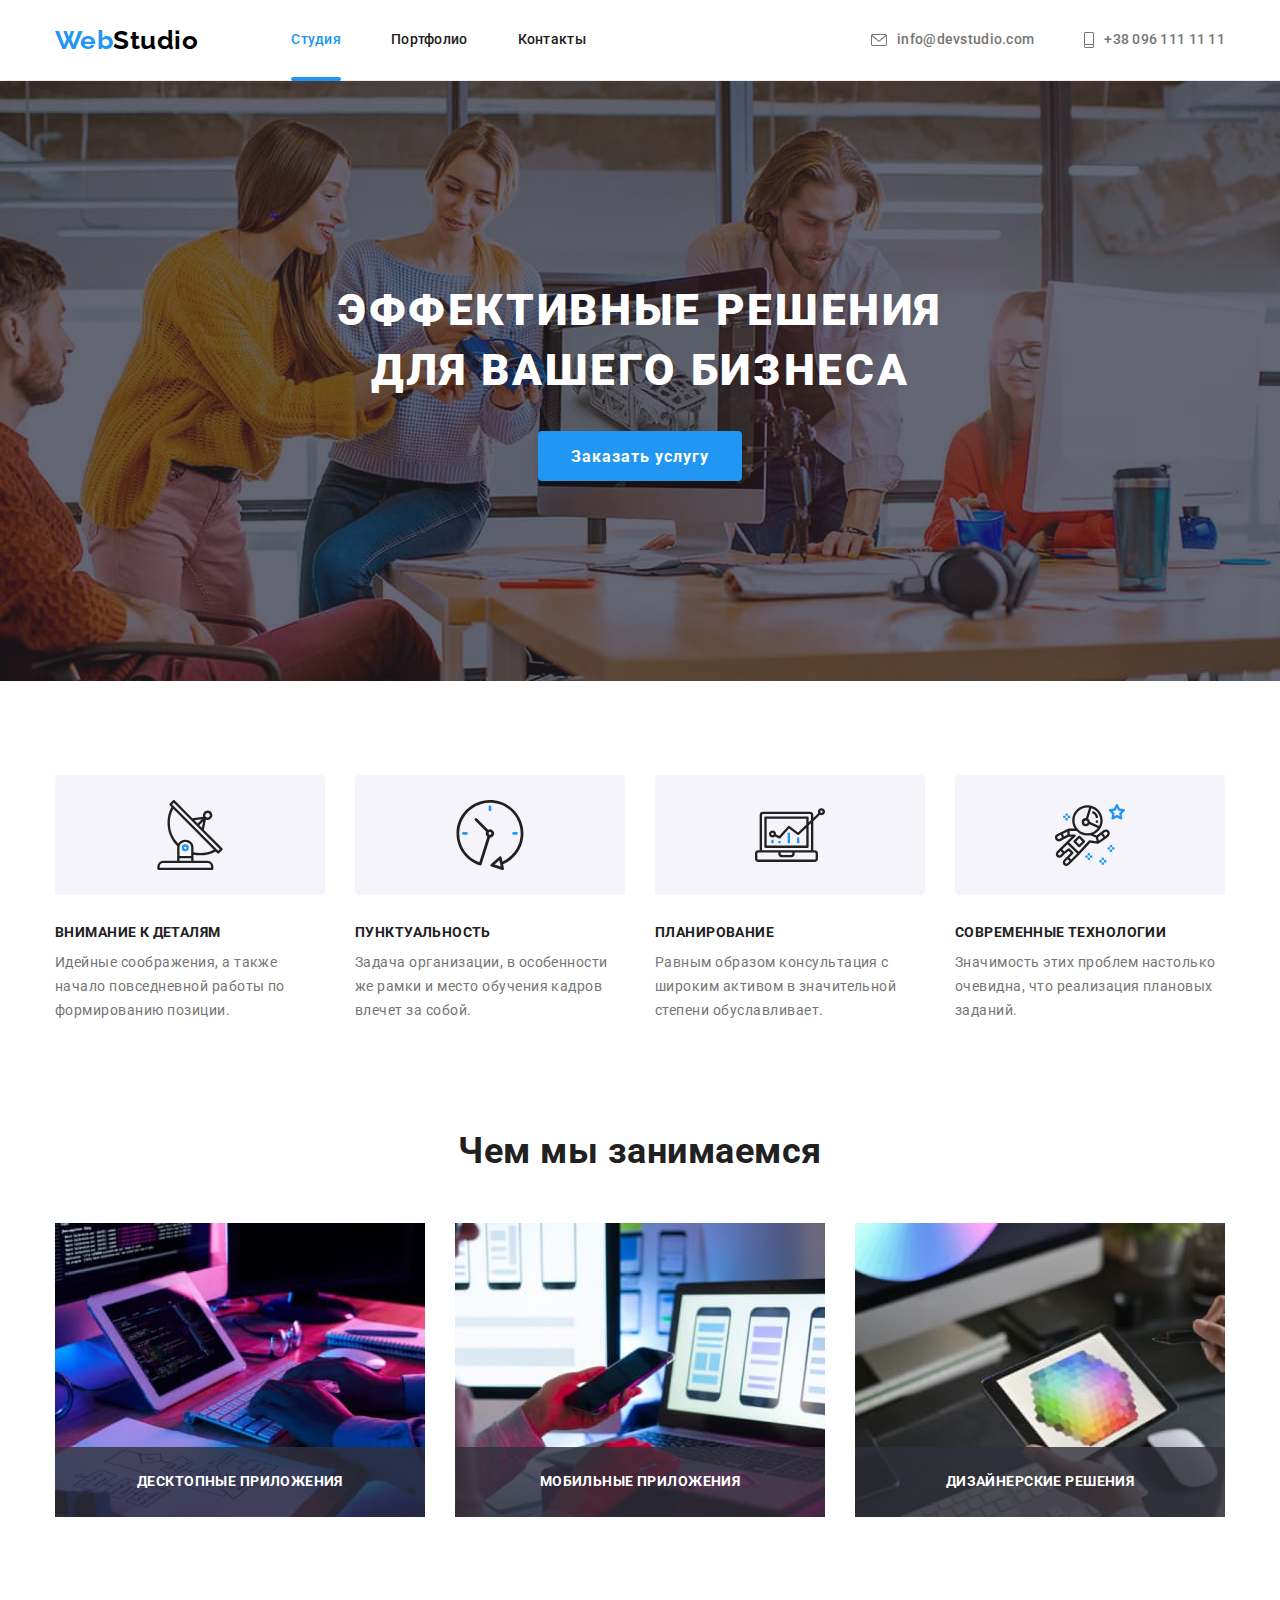
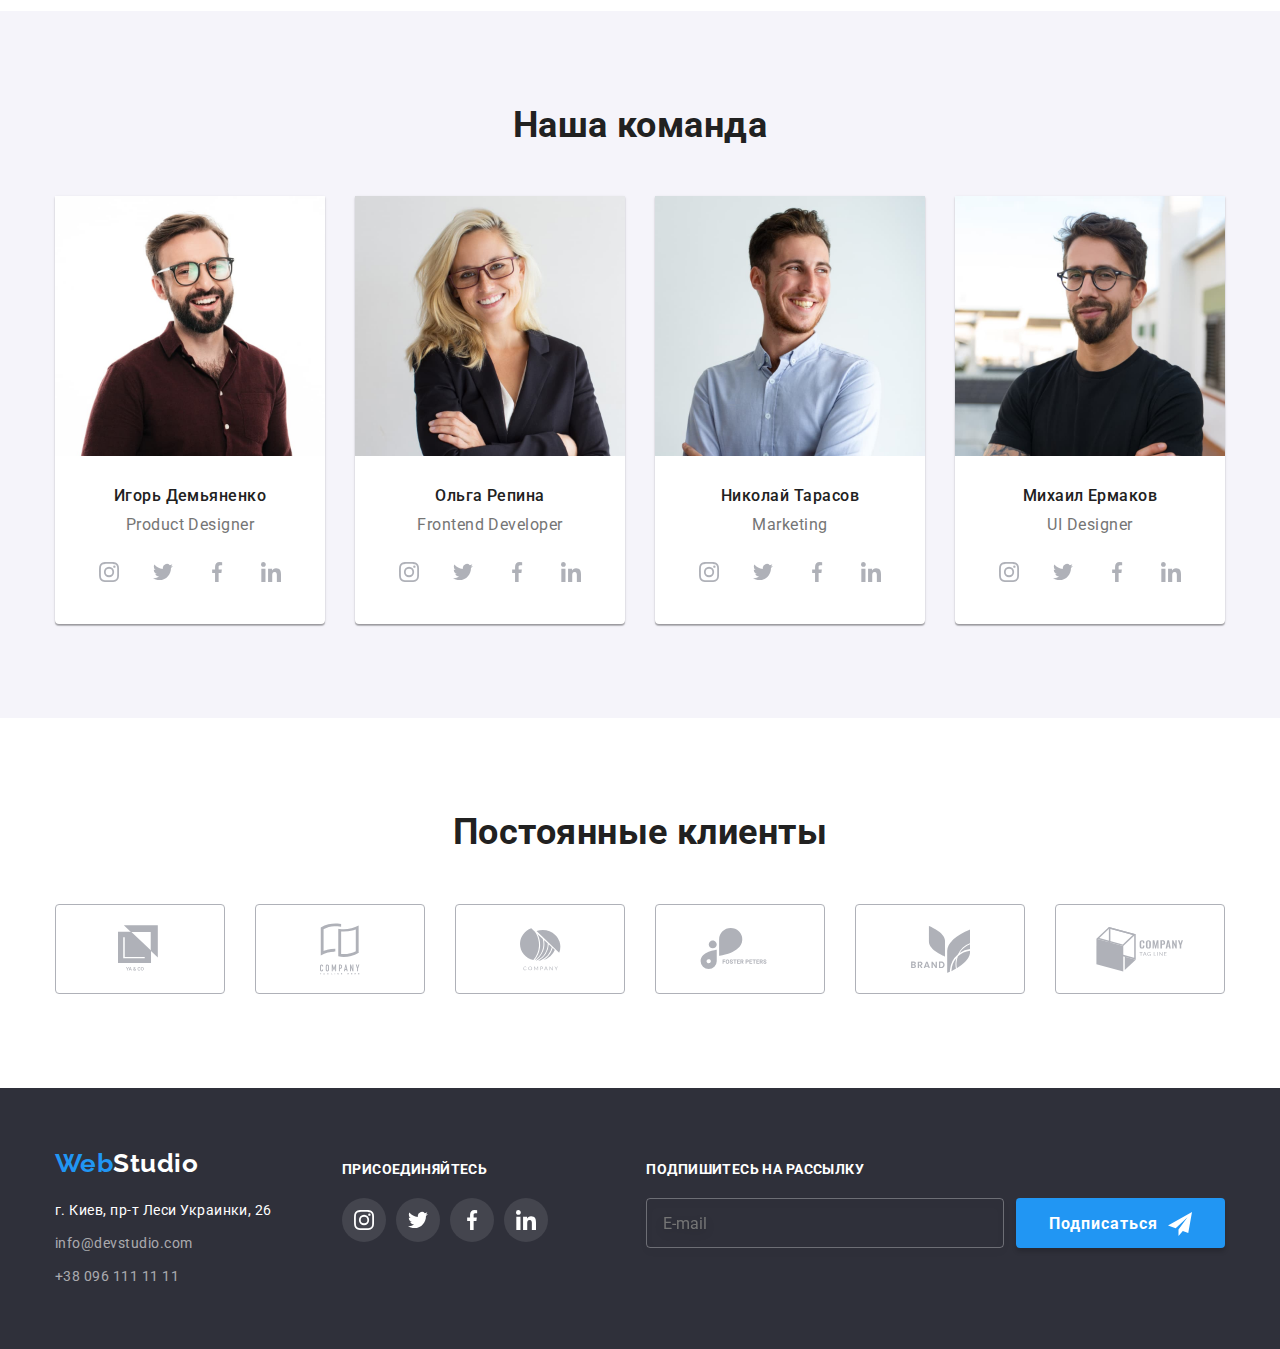
==== index.html @ 1e6743eb "add pages" ====
<!DOCTYPE html>
<html lang="ru">
  <head>
    <meta charset="UTF-8" />
    <meta name="viewport" content="width=device-width, initial-scale=1.0" />
    <title>WebStudio</title>
    <link rel="preconnect" href="https://fonts.gstatic.com" />
    <link
      href="https://fonts.googleapis.com/css2?family=Raleway:wght@700&family=Roboto:wght@400;500;700;900&display=swap"
      rel="stylesheet"
    />
    <!-- <link
      href="https://cdnjs.cloudflare.com/ajax/libs/modern-normalize/1.0.0/modern-normalize.min.css"
    /> -->
    <link rel="stylesheet" href="./css/main.min.css" />
  </head>
  <body>
    <!-- Шапка -->

    <header>
      <div class="container">
        <nav>
          <a href="./index.html" class="logo"
            >Web<span class="primary-logo">Studio</span>
          </a>
          <ul class="site-nav list">
            <li class="item">
              <a href="./index.html" class="link current">Студия</a>
            </li>
            <li class="item">
              <a href="./portfolio.html" class="link">Портфолио</a>
            </li>
            <li class="item">
              <a href="" class="link">Контакты</a>
            </li>
          </ul>
        </nav>
        <address class="address">
          <ul class="contacts list">
            <li class="item">
              <a href="mailto:info@devstudio.com" class="contacts-top">
                <svg class="contacts-icon" width="16px" height="12px">
                  <use href="./images/sprite.svg#envelope1"></use>
                </svg>
                info@devstudio.com
              </a>
            </li>
            <li class="item">
              <a href="tel:+380961111111" class="contacts-top">
                <svg class="contacts-icon" width="10px" height="16px">
                  <use href="./images/sprite.svg#Vector1"></use>
                </svg>
                +38 096 111 11 11
              </a>
            </li>
          </ul>
        </address>
      </div>
    </header>
    <main>
      <!-- Герой -->
      <section class="hero">
        <h1 class="hero-title">
          Эффективные решения<br />
          для вашего бизнеса
        </h1>
        <!-- <a class="hero-button" href="#">Заказать услугу</a> -->
        <button type="button" class="button" data-modal-open>
          Заказать услугу
        </button>
      </section>

      <!-- Наши особенности -->
      <section class="section features">
        <div class="container">
          <h2 class="section-title visually-hidden">наши особенности</h2>
          <ul class="list features-list">
            <li class="features-item">
              <div class="features-icon">
                <svg width="70px" height="70px">
                  <use href="./images/sprite.svg#antenna1"></use>
                </svg>
              </div>
              <h3 class="features-title">Внимание к деталям</h3>
              <p>
                Идейные соображения, а также начало повседневной работы по
                формированию позиции.
              </p>
            </li>
            <li class="features-item">
              <div class="features-icon">
                <svg width="70px" height="70px">
                  <use href="./images/sprite.svg#clock1"></use>
                </svg>
              </div>
              <h3 class="features-title">Пунктуальность</h3>
              <p>
                Задача организации, в особенности же рамки и место обучения
                кадров влечет за собой.
              </p>
            </li>
            <li class="features-item">
              <div class="features-icon">
                <svg width="70px" height="70px">
                  <use href="./images/sprite.svg#diagram1"></use>
                </svg>
              </div>
              <h3 class="features-title">Планирование</h3>
              <p>
                Равным образом консультация с широким активом в значительной
                степени обуславливает.
              </p>
            </li>
            <li class="features-item">
              <div class="features-icon">
                <svg width="70px" height="70px">
                  <use href="./images/sprite.svg#astronaut1"></use>
                </svg>
              </div>
              <h3 class="features-title">Современные технологии</h3>
              <p>
                Значимость этих проблем настолько очевидна, что реализация
                плановых заданий.
              </p>
            </li>
          </ul>
        </div>
      </section>

      <!-- Чем мы занимаемся -->
      <section class="section">
        <div class="container">
          <h2 class="section-title doing">Чем мы занимаемся</h2>
          <ul class="list doing">
            <li class="item doing">
              <img src="./images/компьютер.jpg" alt="img1" width="370" />
              <div class="doing-description">десктопные приложения</div>
            </li>
            <li class="item doing">
              <img src="./images/смартфон.jpg" alt="img2" width="370" />
              <div class="doing-description">мобильные приложения</div>
            </li>
            <li class="item doing">
              <img src="./images/планшет.jpg" alt="img3" width="370" />
              <div class="doing-description">дизайнерские решения</div>
            </li>
          </ul>
        </div>
      </section>

      <!-- Наша команда -->
      <section class="section-team">
        <div class="container">
          <h2 class="section-title team">Наша команда</h2>
          <ul class="team-list">
            <li>
              <img
                src="./images/Igor_Demianenko.jpg"
                alt="Игорь Демьяненко"
                width="270"
              />
              <h3 class="employee-title">Игорь Демьяненко</h3>
              <p>Product Designer</p>
              <ul class="social-list">
                <li class="socials">
                  <a class="social-link" href="">
                    <svg class="button-icon" width="20px" height="20px">
                      <use href="./images/sprite.svg#instagram1"></use>
                    </svg>
                  </a>
                </li>
                <li class="socials">
                  <a class="social-link" href="">
                    <svg class="button-icon" width="20px" height="20px">
                      <use href="./images/sprite.svg#twitter1"></use>
                    </svg>
                  </a>
                </li>
                <li class="socials">
                  <a class="social-link" href="">
                    <svg class="button-icon" width="20px" height="20px">
                      <use href="./images/sprite.svg#facebook1"></use>
                    </svg>
                  </a>
                </li>
                <li class="socials">
                  <a class="social-link" href="">
                    <svg class="button-icon" width="20px" height="20px">
                      <use href="./images/sprite.svg#linkedin1"></use>
                    </svg>
                  </a>
                </li>
              </ul>
            </li>
            <li>
              <img
                src="./images/Olga_Repina.jpg"
                alt="Ольга Репина"
                width="270"
              />
              <h3 class="employee-title">Ольга Репина</h3>
              <p>Frontend Developer</p>
              <ul class="social-list">
                <li class="socials">
                  <a class="social-link" href="">
                    <svg class="button-icon" width="20px" height="20px">
                      <use href="./images/sprite.svg#instagram1"></use>
                    </svg>
                  </a>
                </li>
                <li class="socials">
                  <a class="social-link" href="">
                    <svg class="button-icon" width="20px" height="20px">
                      <use href="./images/sprite.svg#twitter1"></use>
                    </svg>
                  </a>
                </li>
                <li class="socials">
                  <a class="social-link" href="">
                    <svg class="button-icon" width="20px" height="20px">
                      <use href="./images/sprite.svg#facebook1"></use>
                    </svg>
                  </a>
                </li>
                <li class="socials">
                  <a class="social-link" href="">
                    <svg class="button-icon" width="20px" height="20px">
                      <use href="./images/sprite.svg#linkedin1"></use>
                    </svg>
                  </a>
                </li>
              </ul>
            </li>
            <li>
              <img
                src="./images/Nikolai_Tarasov.jpg"
                alt="Николай Тарасов"
                width="270"
              />
              <h3 class="employee-title">Николай Тарасов</h3>
              <p>Marketing</p>
              <ul class="social-list">
                <li class="socials">
                  <a class="social-link" href="">
                    <svg class="button-icon" width="20px" height="20px">
                      <use href="./images/sprite.svg#instagram1"></use>
                    </svg>
                  </a>
                </li>
                <li class="socials">
                  <a class="social-link" href="">
                    <svg class="button-icon" width="20px" height="20px">
                      <use href="./images/sprite.svg#twitter1"></use>
                    </svg>
                  </a>
                </li>
                <li class="socials">
                  <a class="social-link" href="">
                    <svg class="button-icon" width="20px" height="20px">
                      <use href="./images/sprite.svg#facebook1"></use>
                    </svg>
                  </a>
                </li>
                <li class="socials">
                  <a class="social-link" href="">
                    <svg class="button-icon" width="20px" height="20px">
                      <use href="./images/sprite.svg#linkedin1"></use>
                    </svg>
                  </a>
                </li>
              </ul>
            </li>
            <li>
              <img
                src="./images/Mykhail_Ermakov.jpg"
                alt="Михаил Ермаков"
                width="270"
              />
              <h3 class="employee-title">Михаил Ермаков</h3>
              <p>UI Designer</p>
              <ul class="social-list">
                <li class="socials">
                  <a class="social-link" href="">
                    <svg class="button-icon" width="20px" height="20px">
                      <use href="./images/sprite.svg#instagram1"></use>
                    </svg>
                  </a>
                </li>
                <li class="socials">
                  <a class="social-link" href="">
                    <svg class="button-icon" width="20px" height="20px">
                      <use href="./images/sprite.svg#twitter1"></use>
                    </svg>
                  </a>
                </li>
                <li class="socials">
                  <a class="social-link" href="">
                    <svg class="button-icon" width="20px" height="20px">
                      <use href="./images/sprite.svg#facebook1"></use>
                    </svg>
                  </a>
                </li>
                <li class="socials">
                  <a class="social-link" href="">
                    <svg class="button-icon" width="20px" height="20px">
                      <use href="./images/sprite.svg#linkedin1"></use>
                    </svg>
                  </a>
                </li>
              </ul>
            </li>
          </ul>
        </div>
      </section>

      <!-- Постоянные клиенты -->
      <section class="section clients">
        <div class="container">
          <h2 class="section-title">Постоянные клиенты</h2>
          <ul class="list clients-list">
            <li class="clients-item">
              <a class="clients-link" href="">
                <svg class="button-icon" width="44px" height="49px">
                  <use href="./images/sprite.svg#logo1"></use>
                </svg>
              </a>
            </li>
            <li class="clients-item">
              <a class="clients-link" href="">
                <svg class="button-icon" width="40px" height="52px">
                  <use href="./images/sprite.svg#logo2"></use>
                </svg>
              </a>
            </li>
            <li class="clients-item">
              <a class="clients-link" href="">
                <svg class="button-icon" width="41px" height="43px">
                  <use href="./images/sprite.svg#logo3"></use>
                </svg>
              </a>
            </li>
            <li class="clients-item">
              <a class="clients-link" href="">
                <svg class="button-icon" width="80px" height="42px">
                  <use href="./images/sprite.svg#logo4"></use>
                </svg>
              </a>
            </li>
            <li class="clients-item">
              <a class="clients-link" href="">
                <svg class="button-icon" width="59px" height="47px">
                  <use href="./images/sprite.svg#logo5"></use>
                </svg>
              </a>
            </li>
            <li class="clients-item">
              <a class="clients-link" href="">
                <svg class="button-icon" width="88px" height="45px">
                  <use href="./images/sprite.svg#logo6"></use>
                </svg>
              </a>
            </li>
          </ul>
        </div>
      </section>
    </main>

    <!-- Футер -->
    <footer>
      <div class="container footer">
        <div class="container-footer">
          <a href="./index.html" class="logo footer"
            >Web<span class="secondary-logo">Studio</span>
          </a>
          <address>
            <ul class="list">
              <li class="address-item">
                <a class="address primary" href="#"
                  >г. Киев, пр-т Леси Украинки, 26</a
                >
              </li>
              <li class="address-item">
                <a class="address" href="mailto:info@devstudio.com"
                  >info@devstudio.com</a
                >
              </li>
              <li>
                <a class="address" href="tel:+380961111111"
                  >+38 096 111 11 11</a
                >
              </li>
            </ul>
          </address>
        </div>
        <div class="container-footer">
          <p>Присоединяйтесь</p>
          <ul class="social-list footer">
            <li class="socials footer">
              <a class="social-link footer" href="">
                <svg class="button-icon footer" width="20px" height="20px">
                  <use href="./images/sprite.svg#instagram1"></use>
                </svg>
              </a>
            </li>
            <li class="socials footer">
              <a class="social-link footer" href="">
                <svg class="button-icon footer" width="20px" height="20px">
                  <use href="./images/sprite.svg#twitter1"></use>
                </svg>
              </a>
            </li>
            <li class="socials footer">
              <a class="social-link footer" href="">
                <svg class="button-icon footer" width="20px" height="20px">
                  <use href="./images/sprite.svg#facebook1"></use>
                </svg>
              </a>
            </li>
            <li class="socials footer">
              <a class="social-link footer" href="">
                <svg class="button-icon footer" width="20px" height="20px">
                  <use href="./images/sprite.svg#linkedin1"></use>
                </svg>
              </a>
            </li>
          </ul>
        </div>
        <div class="container-footer subscribe">
          <p>Подпишитесь на рассылку</p>
          <form>
            <div class="form-field footer">
              <label for="mail-footer" class="form-label"></label>
              <input
                class="footer-input"
                type="email"
                name="mail-footer"
                id="mail-footer"
                placeholder="E-mail"
              />
              <button type="submit" class="button subscribe">
                Подписаться
                <svg class="subscribe-icon" width="24px" height="24px">
                  <use href="./images/sprite.svg#send"></use>
                </svg>
              </button>
            </div>
          </form>
        </div>
      </div>
    </footer>

    <!-- Модальное окно -->
    <div class="backdrop is-hidden" data-modal>
      <div class="modal">
        <button class="modal-button" data-modal-close>
          <svg class="button-icon" width="12px" height="12px">
            <use href="./images/sprite.svg#close"></use>
          </svg>
        </button>
        <b class="form-title">Оставьте свои данные, мы вам перезвоним</b>
        <form>
          <div class="form-field">
            <label for="name" class="form-label">Имя</label>
            <input class="form-input" type="text" name="name" id="name" />
            <svg class="form-icon" width="18px" height="18px">
              <use href="./images/sprite.svg#user"></use>
            </svg>
          </div>
          <div class="form-field">
            <label for="tel" class="form-label">Телефон</label>
            <input class="form-input" type="tel" name="tel" id="tel" />
            <svg class="form-icon" width="18px" height="18px">
              <use href="./images/sprite.svg#tel"></use>
            </svg>
          </div>
          <div class="form-field">
            <label for="mail" class="form-label">Почта</label>
            <input class="form-input" type="email" name="mail" id="mail" />
            <svg class="form-icon" width="18px" height="18px">
              <use href="./images/sprite.svg#mail"></use>
            </svg>
          </div>
          <div class="form-field textarea">
            <label for="comment" class="form-label">Комментарий</label>
            <textarea
              name="comment"
              id="comment"
              cols=""
              rows=""
              placeholder="Введите текст"
            ></textarea>
          </div>
          <div class="accept">
            <label class="label">
              <input class="checkbox" type="checkbox" />
              <svg class="check-svg" width="16px" height="15px">
                <use href="./images/sprite.svg#iconcheck"></use>
              </svg>
              <span class="check-icon"> </span>
              Соглашаюсь с рассылкой и принимаю
              <a class="accept-link" href=""> Условия договора</a>
            </label>
          </div>
          <button type="submit" class="button">Отправить</button>
        </form>
      </div>
    </div>

    <!-- Скрипт модалки -->
    <script src="./js/modal.js"></script>
  </body>
</html>
---- css/main.min.css ----
/*! modern-normalize v1.0.0 | MIT License | https://github.com/sindresorhus/modern-normalize */*,*::before,*::after{box-sizing:border-box}:root{-moz-tab-size:4;tab-size:4}html{line-height:1.15;-webkit-text-size-adjust:100%}body{margin:0}body{font-family:system-ui,-apple-system,"Segoe UI",Roboto,Helvetica,Arial,sans-serif,"Apple Color Emoji","Segoe UI Emoji"}hr{height:0;color:inherit}abbr[title]{text-decoration:underline dotted}b,strong{font-weight:bolder}code,kbd,samp,pre{font-family:ui-monospace, SFMono-Regular, Consolas, "Liberation Mono", Menlo, monospace;font-size:1em}small{font-size:80%}sub,sup{font-size:75%;line-height:0;position:relative;vertical-align:baseline}sub{bottom:-0.25em}sup{top:-0.5em}table{text-indent:0;border-color:inherit}button,input,optgroup,select,textarea{font-family:inherit;font-size:100%;line-height:1.15;margin:0}button,select{text-transform:none}button,[type="button"],[type="reset"],[type="submit"]{-webkit-appearance:button}::-moz-focus-inner{border-style:none;padding:0}:-moz-focusring{outline:1px dotted ButtonText}:-moz-ui-invalid{box-shadow:none}legend{padding:0}progress{vertical-align:baseline}::-webkit-inner-spin-button,::-webkit-outer-spin-button{height:auto}[type="search"]{-webkit-appearance:textfield;outline-offset:-2px}::-webkit-search-decoration{-webkit-appearance:none}::-webkit-file-upload-button{-webkit-appearance:button;font:inherit}summary{display:list-item}html{box-sizing:border-box}*,*::before,*::after{box-sizing:inherit}.container{margin-left:auto;margin-right:auto;width:1200px;padding-left:15px;padding-right:15px}body{margin:0;background-color:#fff;color:#757575;font-family:roboto, sans-serif;font-weight:400;letter-spacing:0.03em}img{display:block;max-width:100%;height:auto}h2,h3{margin-top:0px;color:#212121;text-align:center}a{display:block;text-decoration:none}section{padding-bottom:94px}.list,.team-list{padding:0;margin:0;list-style:none}.visually-hidden{position:absolute;width:1px;height:1px;margin:-1px;border:0;padding:0;clip:rect(0 0 0 0);overflow:hidden}.section-title{margin-bottom:50px;font-weight:700;font-size:36px;line-height:1.16}header{border-bottom:1px solid #ececec}header>.container,nav{display:flex;align-items:center}.contacts-icon{display:block;margin-right:10px}.contacts-top{display:flex;align-items:center;padding:32px 0px;fill:#757575;transition:all 250ms cubic-bezier(0.4, 0, 0.2, 1)}.contacts-top:hover,.contacts-top:focus{fill:#2196f3}.logo{color:#2196f3;font-family:raleway, sans-serif;font-weight:700;font-size:26px;line-height:1.19}.primary-logo{color:#000000}.secondary-logo{color:#fff}.site-nav{display:flex;margin-left:93px}.site-nav .item:not(:last-child){margin-right:50px}.site-nav a{color:#212121;font-weight:500;font-size:14px;line-height:1.14;letter-spacing:0.02em}.link{padding-top:32px;padding-bottom:32px;transition:color 250ms cubic-bezier(0.4, 0, 0.2, 1)}.site-nav .link:hover,.site-nav .link:focus,.site-nav .link.current,.contacts a:hover,.contacts a:focus{color:#2196f3}.link.current{position:relative}.site-nav .link.current::after{content:"";display:block;width:100%;height:4px;position:absolute;bottom:-1px;background:#2196f3;border-radius:2px}.contacts.list .item+.item{margin-left:50px}.contacts a{color:#757575;font-style:normal;font-weight:500;font-size:14px;line-height:1.14;letter-spacing:0.02em}.contacts.list{display:flex;align-items:center}.container>address{margin-left:auto}.section-title{margin-bottom:50px;font-weight:700;font-size:36px;line-height:1.16}.hero{max-width:1600px;height:600px;margin-left:auto;margin-right:auto;padding-top:200px;padding-bottom:200px;background-color:#2f303a;text-align:center;background-image:linear-gradient(to right, rgba(47,48,58,0.4), rgba(47,48,58,0.4)),url(../images/Hero-image.jpg);background-repeat:no-repeat;background-position:center;background-size:cover}.hero-title{margin-top:0px;margin-bottom:30px;color:#fff;letter-spacing:0.06em;text-transform:uppercase;font-weight:900;font-size:44px;line-height:1.36}.button{display:inline-block;height:50px;min-width:200px;padding:10px 32px 9px;text-align:center;font-weight:700;font-size:16px;line-height:1.88;letter-spacing:0.06em;color:#fff;background-color:#2196f3;box-shadow:0px 4px 4px rgba(0,0,0,0.15);border:1px solid transparent;border-radius:4px;cursor:pointer;transition:background-color 250ms cubic-bezier(0.4, 0, 0.2, 1)}.button:hover,.button:focus{background-color:#188ce8}.section.features{padding-top:94px}.features-title{font-weight:700;font-size:14px;line-height:1.14;letter-spacing:0.03em;text-transform:uppercase;text-align:left}.features-item{width:270px;font-size:14px;line-height:1.71}.features-icon{display:flex;align-items:center;justify-content:center;width:270px;height:120px;margin-bottom:30px;background-color:#f5f4fa;border-radius:4px}.features-item:not(:last-child){margin-right:30px}.features-list{display:flex;flex-wrap:wrap}.features-item p{margin-top:0px}.features-item h3{margin-bottom:10px}.list.doing{display:flex;flex-wrap:wrap}.item.doing{margin-right:30px;position:relative}.item.doing:nth-child(3){margin-right:0px}.doing-description{display:block;padding-top:27px;width:100%;height:70px;position:absolute;bottom:0px;background:rgba(47,48,58,0.8);color:#fff;font-weight:700;font-size:14px;line-height:1.14;letter-spacing:0.03em;text-align:center;text-transform:uppercase}.section-team{padding-top:94px}.team-list{display:flex;flex-wrap:wrap}.team-list>li{margin-right:30px;background-color:#fff;box-shadow:0px 1px 3px rgba(0,0,0,0.12),0px 1px 1px rgba(0,0,0,0.14),0px 2px 1px rgba(0,0,0,0.2);border-radius:0px 0px 4px 4px}.team-list>li:nth-child(4){margin-right:0px}.team-list img{margin-bottom:30px}.team-list h3{margin-bottom:10px}.section-team{background-color:#f5f4fa}.employee-title{font-weight:500;font-size:16px;line-height:1.19;letter-spacing:0.03em}.team-list p{margin-top:0px;margin-bottom:16px;text-align:center;font-size:16px;line-height:1.19}.social-list{display:flex;padding:0px;margin-bottom:30px;justify-content:center}.socials{display:inline-flex}.socials:not(:last-child){margin-right:10px}.social-link{display:flex;width:44px;height:44px;align-items:center;justify-content:center;border-radius:50%;fill:#afb1b8;transition:all 250ms cubic-bezier(0.4, 0, 0.2, 1)}.social-link:hover,.social-link:focus{cursor:pointer;background-color:#2196f3;border-radius:50%;fill:#fff}.section.clients{padding-top:94px}.clients-list{display:flex}.clients-item:not(:last-child){margin-right:30px}.clients-link{display:inline-flex;flex-wrap:wrap;width:170px;height:90px;align-items:center;justify-content:center;border:1px solid #afb1b8;border-radius:4px;fill:#afb1b8;transition:all 250ms cubic-bezier(0.4, 0, 0.2, 1)}.clients-link:hover,.clients-link:focus{cursor:pointer;border:1px solid #2196f3;fill:#2196f3}.container.footer{display:flex}.container-footer{display:inline-block;margin-right:70px}.container-footer.subscribe{margin-left:auto;margin-right:0px}.container.footer{display:flex}.container-footer{display:inline-block;margin-right:70px}.container-footer.subscribe{margin-left:auto;margin-right:0px}footer{padding-top:60px;padding-bottom:60px;background-color:#2f303a}.logo.footer{display:block;margin-bottom:20px}li .address{color:rgba(255,255,255,0.6);font-style:normal;font-size:14px;line-height:1.71}.address-item{padding-bottom:9px}.social-list.footer{margin:0}li .primary{color:#fff}.social-link.footer{fill:#fff;background:rgba(255,255,255,0.1);border-radius:50%}.social-link.footer:hover,.social-link.footer:focus{background:#2196f3}.container-footer>p{margin-bottom:20px;text-transform:uppercase;font-size:14px;line-height:1.14;font-weight:700;letter-spacing:0.03em;color:#fff}.form-field.footer{display:flex;flex-direction:row}.button.subscribe{display:inline-flex;align-items:center}.subscribe-icon{margin-left:10px;fill:#fff}.form-field .footer-input{padding-left:16px}.list.filter{display:flex;margin-bottom:50px;justify-content:center}.list.filter>li:not(:last-child){margin-right:8px}.filter-button{padding:6px 22px;text-align:center;font-family:roboto, sans-serif;color:#212121;font-weight:500;font-size:16px;line-height:1.62;letter-spacing:0.03em;background-color:#f5f4fa;border-radius:4px;border-style:none;cursor:pointer;transition:all 250ms cubic-bezier(0.4, 0, 0.2, 1)}.filter-button:hover,.filter-button:focus{padding:6px 22px;text-align:center;font-family:inherit;color:#fff;font-weight:500;font-size:16px;line-height:1.62;letter-spacing:0.03em;background-color:#2196f3;border-radius:4px;border-style:none;box-shadow:0px 3px 1px rgba(0,0,0,0.1),0px 1px 2px rgba(0,0,0,0.08),0px 2px 2px rgba(0,0,0,0.12)}.list.projects{display:flex;flex-wrap:wrap}.projects a{color:#757575;transition:250ms cubic-bezier(0.4, 0, 0.2, 1)}.project{box-sizing:border-box;width:370px;margin-right:30px;margin-bottom:30px;background-color:#fff}.projects a:hover,.projects a:focus{box-shadow:0px 1px 1px rgba(0,0,0,0.12),0px 4px 4px rgba(0,0,0,0.06),1px 4px 6px rgba(0,0,0,0.16)}.project:nth-child(3n){margin-right:0px}.work-title{margin-bottom:4px;text-align:left;font-weight:700;font-size:18px;line-height:2;letter-spacing:0.06em}.project-description{margin-top:0px;margin-bottom:0px;font-size:16px;line-height:1.87}.section.portfolio{padding-top:94px;padding-bottom:64px}.portfolio-description{padding:20px 24px;background-color:#fff;border-right:1px solid #eee;border-bottom:1px solid #eee;border-left:1px solid #eee}.image-content{position:relative;overflow:hidden}.image-text{position:absolute;top:0;left:0;opacity:0;transform:translateY(100%);transition:250ms cubic-bezier(0.4, 0, 0.2, 1);width:100%;height:100%;margin:0px;padding:63px 24px;overflow:hidden;background:rgba(33,150,243,0.9);color:#fff;font-weight:400;font-size:18px;line-height:1.56;letter-spacing:0.03em}.projects a:hover .image-text,.projects a:focus .image-text{opacity:1;transform:translateY(0)}.backdrop{position:fixed;top:0;left:0;width:100%;height:100%;opacity:1;transition:opacity 250ms cubic-bezier(0.4, 0, 0.2, 1);background:rgba(0,0,0,0.2)}.backdrop.is-hidden{opacity:0;pointer-events:none}.backdrop.is-hidden .modal{transform:translate(-50%, -50%) scale(1.1)}.modal{position:absolute;top:50%;left:50%;width:528px;height:581px;padding:40px;background:#fff;box-shadow:0px 1px 3px rgba(0,0,0,0.12),0px 1px 1px rgba(0,0,0,0.14),0px 2px 1px rgba(0,0,0,0.2);border-radius:4px;text-align:center;transform:translate(-50%, -50%) scale(1);transition:transform 250ms cubic-bezier(0.4, 0, 0.2, 1)}.modal-button{position:absolute;display:flex;top:8px;right:8px;padding:0px;margin:0px;width:30px;height:30px;align-items:center;justify-content:center;background:#fff;border:1px solid rgba(0,0,0,0.1);border-radius:50%;cursor:pointer;transition:fill 250ms cubic-bezier(0.4, 0, 0.2, 1)}.modal-button:hover,.modal-button:focus{fill:#2196f3}.form-title{display:block;margin-bottom:12px;font-weight:700;font-size:20px;line-height:1.15;text-align:center;letter-spacing:0.03em;color:#212121}.form-field{position:relative;margin-bottom:10px;display:flex;flex-direction:column;text-align:start}.form-field.textarea{margin-bottom:20px}.form-field label{margin-bottom:4px}.form-field input{box-sizing:border-box;height:40px;padding-left:42px;border-radius:4px;border:1px solid rgba(33,33,33,0.2)}textarea{box-sizing:border-box;height:120px;resize:none;padding:12px 16px;border-radius:4px;border:1px solid rgba(33,33,33,0.2);font-family:roboto, sans-serif;font-weight:400;letter-spacing:0.03em}.form-label{font-weight:400;font-size:12px;line-height:1.17;letter-spacing:0.01em;color:#757575;cursor:pointer}.label{cursor:pointer}.form-field textarea::placeholder{font-weight:400;font-size:14px;line-height:1.14;letter-spacing:0.01em;color:rgba(117,117,117,0.5)}.form-field .footer-input{width:358px;height:50px;margin-right:12px;background:none;border:1px solid rgba(255,255,255,0.3);box-sizing:border-box;filter:drop-shadow(0px 4px 4px rgba(0,0,0,0.15));border-radius:4px;color:#fff}.form-icon{display:inline-block;position:absolute;left:12px;bottom:11px;transition:fill 250ms cubic-bezier(0.4, 0, 0.2, 1)}.form-input:focus ~ .form-icon{fill:#2196f3}.form-input:focus,textarea:focus{outline:transparent;border-color:#2196f3;transition:border-color 250ms cubic-bezier(0.4, 0, 0.2, 1)}.accept{display:inline-flex;margin-bottom:30px;font-size:14px}.accept-link{display:inline;text-decoration:underline;margin-left:4px;color:#2196f3}.checkbox{position:absolute;width:1px;height:1px;margin:-1px;border:0;padding:0;clip:rect(0 0 0 0);overflow:hidden}.label{position:relative;display:inline-flex}.check-icon{display:inline-block;width:16px;height:15px;margin-right:8px;border:2px solid #212121;border-radius:2px;transition:250ms cubic-bezier(0.4, 0, 0.2, 1)}.checkbox:checked ~ .check-icon{background-color:#2196f3;border-color:#2196f3}.checkbox:checked ~ .check-svg{opacity:1}.check-svg{position:absolute;top:0px;left:0px;opacity:0;transition:opacity 250ms cubic-bezier(0.4, 0, 0.2, 1)}
/*# sourceMappingURL=main.min.css.map */
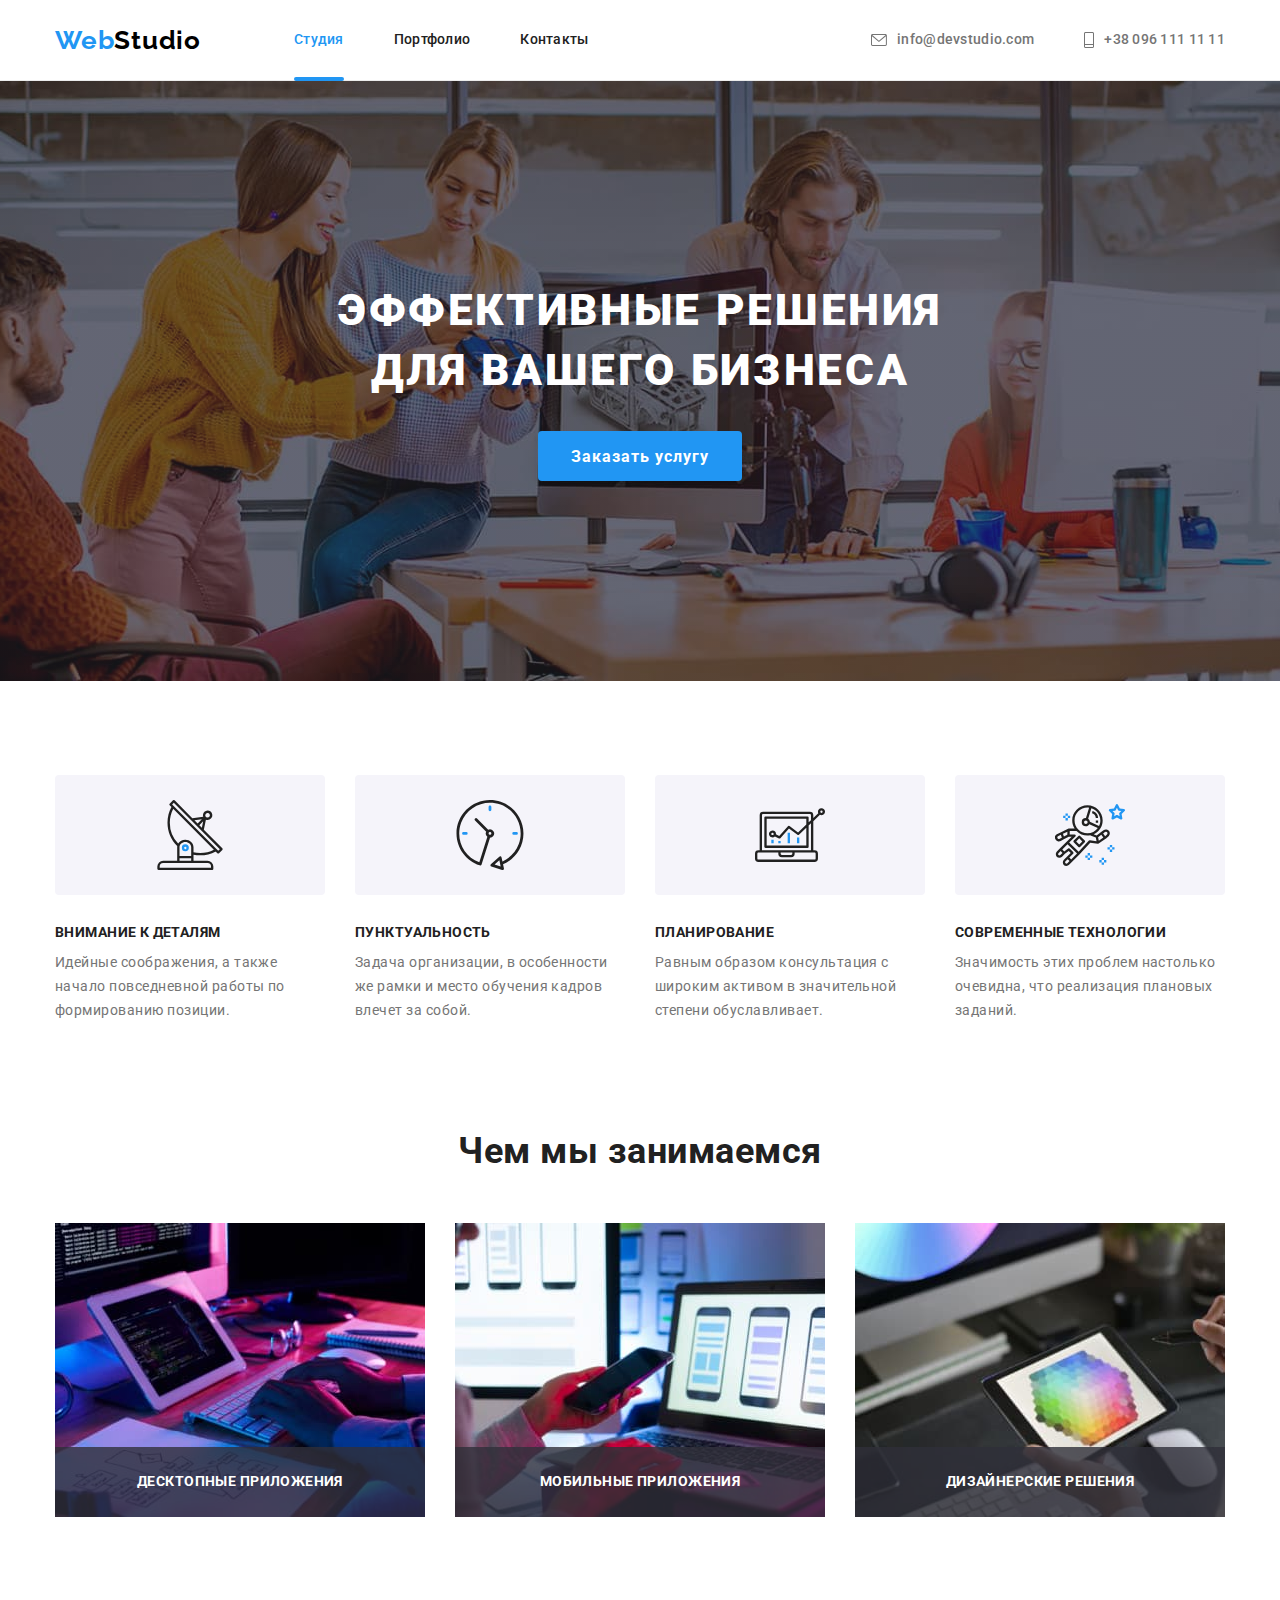
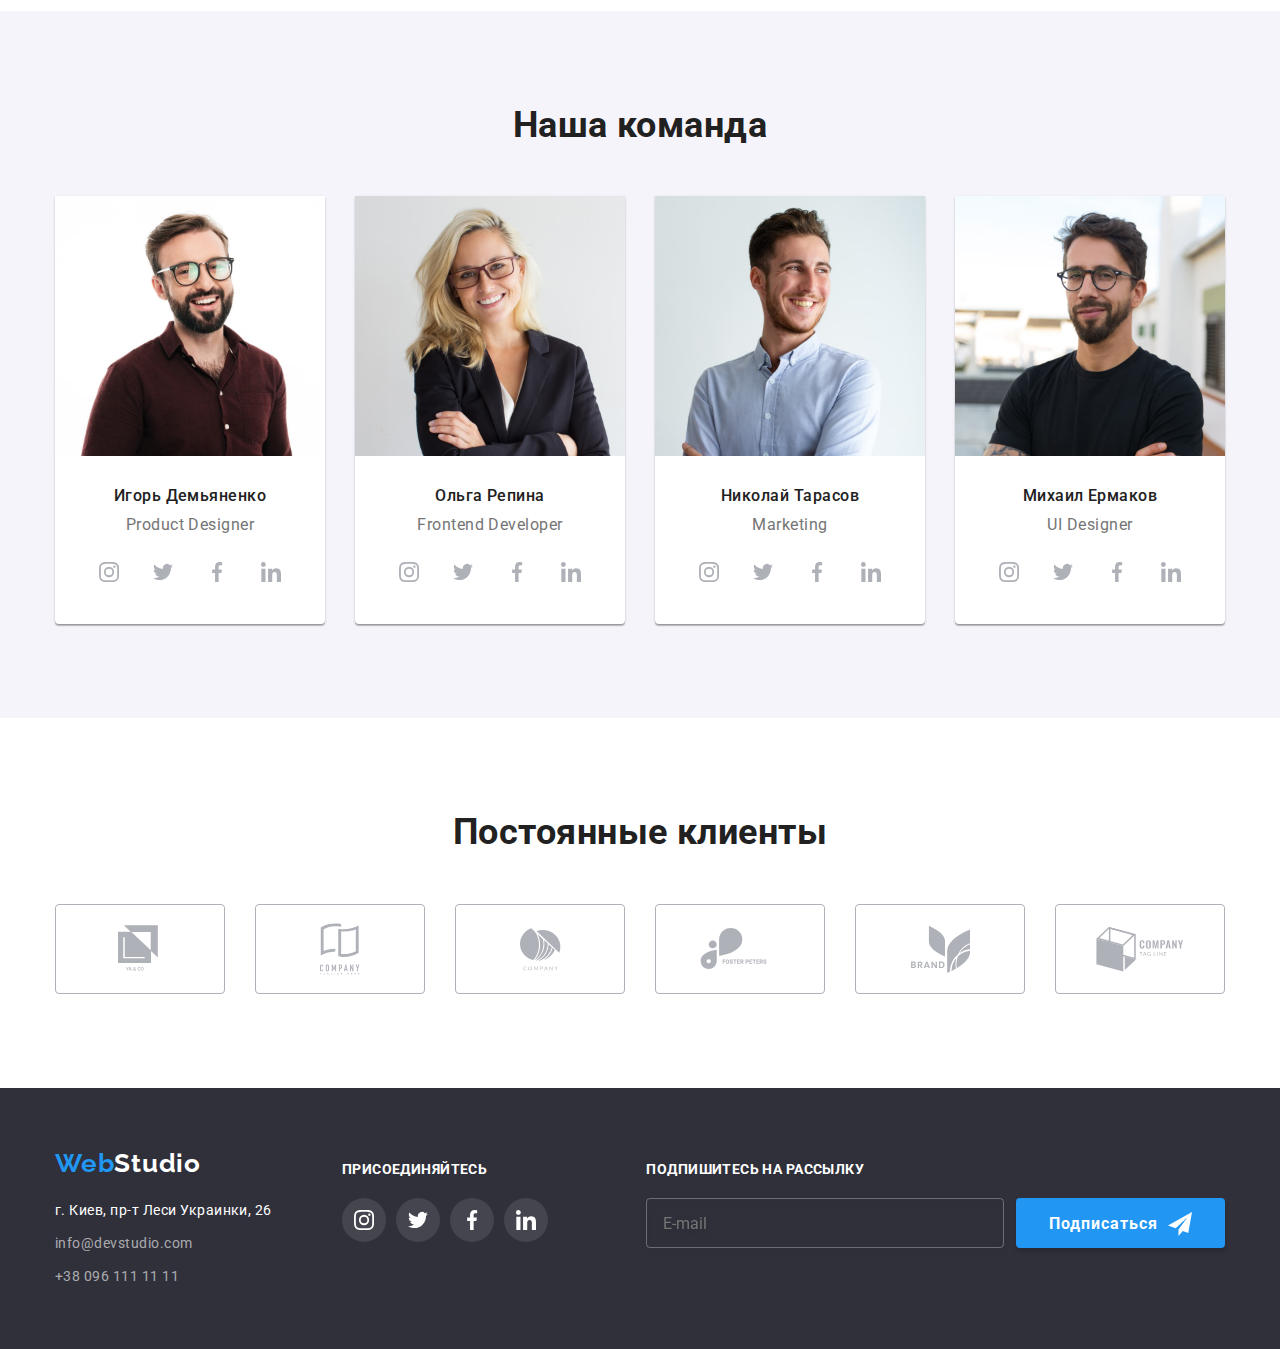
==== commit 86632b79: "add mixins and placeholders" ====
--- a/index.html
+++ b/index.html
@@ -64,7 +64,6 @@
           Эффективные решения<br />
           для вашего бизнеса
         </h1>
-        <!-- <a class="hero-button" href="#">Заказать услугу</a> -->
         <button type="button" class="button" data-modal-open>
           Заказать услугу
         </button>
@@ -151,7 +150,7 @@
       <!-- Наша команда -->
       <section class="section-team">
         <div class="container">
-          <h2 class="section-title team">Наша команда</h2>
+          <h2 class="section-title">Наша команда</h2>
           <ul class="team-list">
             <li>
               <img
@@ -164,28 +163,28 @@
               <ul class="social-list">
                 <li class="socials">
                   <a class="social-link" href="">
-                    <svg class="button-icon" width="20px" height="20px">
+                    <svg width="20px" height="20px">
                       <use href="./images/sprite.svg#instagram1"></use>
                     </svg>
                   </a>
                 </li>
                 <li class="socials">
                   <a class="social-link" href="">
-                    <svg class="button-icon" width="20px" height="20px">
+                    <svg width="20px" height="20px">
                       <use href="./images/sprite.svg#twitter1"></use>
                     </svg>
                   </a>
                 </li>
                 <li class="socials">
                   <a class="social-link" href="">
-                    <svg class="button-icon" width="20px" height="20px">
+                    <svg width="20px" height="20px">
                       <use href="./images/sprite.svg#facebook1"></use>
                     </svg>
                   </a>
                 </li>
                 <li class="socials">
                   <a class="social-link" href="">
-                    <svg class="button-icon" width="20px" height="20px">
+                    <svg width="20px" height="20px">
                       <use href="./images/sprite.svg#linkedin1"></use>
                     </svg>
                   </a>
@@ -203,28 +202,28 @@
               <ul class="social-list">
                 <li class="socials">
                   <a class="social-link" href="">
-                    <svg class="button-icon" width="20px" height="20px">
+                    <svg width="20px" height="20px">
                       <use href="./images/sprite.svg#instagram1"></use>
                     </svg>
                   </a>
                 </li>
                 <li class="socials">
                   <a class="social-link" href="">
-                    <svg class="button-icon" width="20px" height="20px">
+                    <svg width="20px" height="20px">
                       <use href="./images/sprite.svg#twitter1"></use>
                     </svg>
                   </a>
                 </li>
                 <li class="socials">
                   <a class="social-link" href="">
-                    <svg class="button-icon" width="20px" height="20px">
+                    <svg width="20px" height="20px">
                       <use href="./images/sprite.svg#facebook1"></use>
                     </svg>
                   </a>
                 </li>
                 <li class="socials">
                   <a class="social-link" href="">
-                    <svg class="button-icon" width="20px" height="20px">
+                    <svg width="20px" height="20px">
                       <use href="./images/sprite.svg#linkedin1"></use>
                     </svg>
                   </a>
@@ -242,28 +241,28 @@
               <ul class="social-list">
                 <li class="socials">
                   <a class="social-link" href="">
-                    <svg class="button-icon" width="20px" height="20px">
+                    <svg width="20px" height="20px">
                       <use href="./images/sprite.svg#instagram1"></use>
                     </svg>
                   </a>
                 </li>
                 <li class="socials">
                   <a class="social-link" href="">
-                    <svg class="button-icon" width="20px" height="20px">
+                    <svg width="20px" height="20px">
                       <use href="./images/sprite.svg#twitter1"></use>
                     </svg>
                   </a>
                 </li>
                 <li class="socials">
                   <a class="social-link" href="">
-                    <svg class="button-icon" width="20px" height="20px">
+                    <svg width="20px" height="20px">
                       <use href="./images/sprite.svg#facebook1"></use>
                     </svg>
                   </a>
                 </li>
                 <li class="socials">
                   <a class="social-link" href="">
-                    <svg class="button-icon" width="20px" height="20px">
+                    <svg width="20px" height="20px">
                       <use href="./images/sprite.svg#linkedin1"></use>
                     </svg>
                   </a>
@@ -281,28 +280,28 @@
               <ul class="social-list">
                 <li class="socials">
                   <a class="social-link" href="">
-                    <svg class="button-icon" width="20px" height="20px">
+                    <svg width="20px" height="20px">
                       <use href="./images/sprite.svg#instagram1"></use>
                     </svg>
                   </a>
                 </li>
                 <li class="socials">
                   <a class="social-link" href="">
-                    <svg class="button-icon" width="20px" height="20px">
+                    <svg width="20px" height="20px">
                       <use href="./images/sprite.svg#twitter1"></use>
                     </svg>
                   </a>
                 </li>
                 <li class="socials">
                   <a class="social-link" href="">
-                    <svg class="button-icon" width="20px" height="20px">
+                    <svg width="20px" height="20px">
                       <use href="./images/sprite.svg#facebook1"></use>
                     </svg>
                   </a>
                 </li>
                 <li class="socials">
                   <a class="social-link" href="">
-                    <svg class="button-icon" width="20px" height="20px">
+                    <svg width="20px" height="20px">
                       <use href="./images/sprite.svg#linkedin1"></use>
                     </svg>
                   </a>
@@ -320,42 +319,42 @@
           <ul class="list clients-list">
             <li class="clients-item">
               <a class="clients-link" href="">
-                <svg class="button-icon" width="44px" height="49px">
+                <svg width="44px" height="49px">
                   <use href="./images/sprite.svg#logo1"></use>
                 </svg>
               </a>
             </li>
             <li class="clients-item">
               <a class="clients-link" href="">
-                <svg class="button-icon" width="40px" height="52px">
+                <svg width="40px" height="52px">
                   <use href="./images/sprite.svg#logo2"></use>
                 </svg>
               </a>
             </li>
             <li class="clients-item">
               <a class="clients-link" href="">
-                <svg class="button-icon" width="41px" height="43px">
+                <svg width="41px" height="43px">
                   <use href="./images/sprite.svg#logo3"></use>
                 </svg>
               </a>
             </li>
             <li class="clients-item">
               <a class="clients-link" href="">
-                <svg class="button-icon" width="80px" height="42px">
+                <svg width="80px" height="42px">
                   <use href="./images/sprite.svg#logo4"></use>
                 </svg>
               </a>
             </li>
             <li class="clients-item">
               <a class="clients-link" href="">
-                <svg class="button-icon" width="59px" height="47px">
+                <svg width="59px" height="47px">
                   <use href="./images/sprite.svg#logo5"></use>
                 </svg>
               </a>
             </li>
             <li class="clients-item">
               <a class="clients-link" href="">
-                <svg class="button-icon" width="88px" height="45px">
+                <svg width="88px" height="45px">
                   <use href="./images/sprite.svg#logo6"></use>
                 </svg>
               </a>
@@ -373,7 +372,7 @@
             >Web<span class="secondary-logo">Studio</span>
           </a>
           <address>
-            <ul class="list">
+            <ul class="footer-list">
               <li class="address-item">
                 <a class="address primary" href="#"
                   >г. Киев, пр-т Леси Украинки, 26</a
@@ -384,7 +383,7 @@
                   >info@devstudio.com</a
                 >
               </li>
-              <li>
+              <li class="address-item">
                 <a class="address" href="tel:+380961111111"
                   >+38 096 111 11 11</a
                 >
@@ -397,28 +396,28 @@
           <ul class="social-list footer">
             <li class="socials footer">
               <a class="social-link footer" href="">
-                <svg class="button-icon footer" width="20px" height="20px">
+                <svg width="20px" height="20px">
                   <use href="./images/sprite.svg#instagram1"></use>
                 </svg>
               </a>
             </li>
             <li class="socials footer">
               <a class="social-link footer" href="">
-                <svg class="button-icon footer" width="20px" height="20px">
+                <svg width="20px" height="20px">
                   <use href="./images/sprite.svg#twitter1"></use>
                 </svg>
               </a>
             </li>
             <li class="socials footer">
               <a class="social-link footer" href="">
-                <svg class="button-icon footer" width="20px" height="20px">
+                <svg width="20px" height="20px">
                   <use href="./images/sprite.svg#facebook1"></use>
                 </svg>
               </a>
             </li>
             <li class="socials footer">
               <a class="social-link footer" href="">
-                <svg class="button-icon footer" width="20px" height="20px">
+                <svg width="20px" height="20px">
                   <use href="./images/sprite.svg#linkedin1"></use>
                 </svg>
               </a>
@@ -453,7 +452,7 @@
     <div class="backdrop is-hidden" data-modal>
       <div class="modal">
         <button class="modal-button" data-modal-close>
-          <svg class="button-icon" width="12px" height="12px">
+          <svg width="12px" height="12px">
             <use href="./images/sprite.svg#close"></use>
           </svg>
         </button>
--- a/css/main.min.css
+++ b/css/main.min.css
@@ -1,3 +1,3 @@
 /*! modern-normalize v1.0.0 | MIT License | https://github.com/sindresorhus/modern-normalize */*,*::before,*::after{box-sizing:border-box}:root{-moz-tab-size:4;tab-size:4}html{line-height:1.15;-webkit-text-size-adjust:100%}body{margin:0}body{font-family:system-ui,-apple-system,"Segoe UI",Roboto,Helvetica,Arial,sans-serif,"Apple Color Emoji","Segoe UI Emoji"}hr{height:0;color:inherit}abbr[title]{text-decoration:underline dotted}b,strong{font-weight:bolder}code,kbd,samp,pre{font-family:ui-monospace, SFMono-Regular, Consolas, "Liberation Mono", Menlo,- monospace;font-size:1em}small{font-size:80%}sub,sup{font-size:75%;line-height:0;position:relative;vertical-align:baseline}sub{bottom:-0.25em}sup{top:-0.5em}table{text-indent:0;border-color:inherit}button,input,optgroup,select,textarea{font-family:inherit;font-size:100%;line-height:1.15;margin:0}button,select{text-transform:none}button,[type="button"],[type="reset"],[type="submit"]{-webkit-appearance:button}::-moz-focus-inner{border-style:none;padding:0}:-moz-focusring{outline:1px dotted ButtonText}:-moz-ui-invalid{box-shadow:none}legend{padding:0}progress{vertical-align:baseline}::-webkit-inner-spin-button,::-webkit-outer-spin-button{height:auto}[type="search"]{-webkit-appearance:textfield;outline-offset:-2px}::-webkit-search-decoration{-webkit-appearance:none}::-webkit-file-upload-button{-webkit-appearance:button;font:inherit}summary{display:list-item}html{box-sizing:border-box}*,*::before,*::after{box-sizing:inherit}.container{margin-left:auto;margin-right:auto;width:1200px;padding-left:15px;padding-right:15px}body{margin:0;background-color:#fff;color:#757575;font-family:roboto, sans-serif;font-weight:400;letter-spacing:0.03em}img{display:block;max-width:100%;height:auto}h2,h3{margin-top:0px;color:#212121;text-align:center}a{display:block;text-decoration:none}section{padding-bottom:94px}.list,.team-list{padding:0;margin:0;list-style:none}.visually-hidden{position:absolute;width:1px;height:1px;margin:-1px;border:0;padding:0;clip:rect(0 0 0 0);overflow:hidden}.section-title{margin-bottom:50px;font-weight:700;font-size:36px;line-height:1.16}header{border-bottom:1px solid #ececec}header>.container,nav{display:flex;align-items:center}.contacts-icon{display:block;margin-right:10px}.contacts-top{display:flex;align-items:center;padding:32px 0px;fill:#757575;transition:all 250ms cubic-bezier(0.4, 0, 0.2, 1)}.contacts-top:hover,.contacts-top:focus{fill:#2196f3}.logo{color:#2196f3;font-family:raleway, sans-serif;font-weight:700;font-size:26px;line-height:1.19}.primary-logo{color:#000000}.secondary-logo{color:#fff}.site-nav{display:flex;margin-left:93px}.site-nav .item:not(:last-child){margin-right:50px}.site-nav a{color:#212121;font-weight:500;font-size:14px;line-height:1.14;letter-spacing:0.02em}.link{padding-top:32px;padding-bottom:32px;transition:color 250ms cubic-bezier(0.4, 0, 0.2, 1)}.site-nav .link:hover,.site-nav .link:focus,.site-nav .link.current,.contacts a:hover,.contacts a:focus{color:#2196f3}.link.current{position:relative}.site-nav .link.current::after{content:"";display:block;width:100%;height:4px;position:absolute;bottom:-1px;background:#2196f3;border-radius:2px}.contacts.list .item+.item{margin-left:50px}.contacts a{color:#757575;font-style:normal;font-weight:500;font-size:14px;line-height:1.14;letter-spacing:0.02em}.contacts.list{display:flex;align-items:center}.container>address{margin-left:auto}.section-title{margin-bottom:50px;font-weight:700;font-size:36px;line-height:1.16}.hero{max-width:1600px;height:600px;margin-left:auto;margin-right:auto;padding-top:200px;padding-bottom:200px;background-color:#2f303a;text-align:center;background-image:linear-gradient(to right, rgba(47,48,58,0.4), rgba(47,48,58,0.4)),url(../images/Hero-image.jpg);background-repeat:no-repeat;background-position:center;background-size:cover}.hero-title{margin-top:0px;margin-bottom:30px;color:#fff;letter-spacing:0.06em;text-transform:uppercase;font-weight:900;font-size:44px;line-height:1.36}.button{display:inline-block;height:50px;min-width:200px;padding:10px 32px 9px;text-align:center;font-weight:700;font-size:16px;line-height:1.88;letter-spacing:0.06em;color:#fff;background-color:#2196f3;box-shadow:0px 4px 4px rgba(0,0,0,0.15);border:1px solid transparent;border-radius:4px;cursor:pointer;transition:background-color 250ms cubic-bezier(0.4, 0, 0.2, 1)}.button:hover,.button:focus{background-color:#188ce8}.section.features{padding-top:94px}.features-title{font-weight:700;font-size:14px;line-height:1.14;letter-spacing:0.03em;text-transform:uppercase;text-align:left}.features-item{width:270px;font-size:14px;line-height:1.71}.features-icon{display:flex;align-items:center;justify-content:center;width:270px;height:120px;margin-bottom:30px;background-color:#f5f4fa;border-radius:4px}.features-item:not(:last-child){margin-right:30px}.features-list{display:flex;flex-wrap:wrap}.features-item p{margin-top:0px}.features-item h3{margin-bottom:10px}.list.doing{display:flex;flex-wrap:wrap}.item.doing{margin-right:30px;position:relative}.item.doing:nth-child(3){margin-right:0px}.doing-description{display:block;padding-top:27px;width:100%;height:70px;position:absolute;bottom:0px;background:rgba(47,48,58,0.8);color:#fff;font-weight:700;font-size:14px;line-height:1.14;letter-spacing:0.03em;text-align:center;text-transform:uppercase}.section-team{padding-top:94px}.team-list{display:flex;flex-wrap:wrap}.team-list>li{margin-right:30px;background-color:#fff;box-shadow:0px 1px 3px rgba(0,0,0,0.12),0px 1px 1px rgba(0,0,0,0.14),0px 2px 1px rgba(0,0,0,0.2);border-radius:0px 0px 4px 4px}.team-list>li:nth-child(4){margin-right:0px}.team-list img{margin-bottom:30px}.team-list h3{margin-bottom:10px}.section-team{background-color:#f5f4fa}.employee-title{font-weight:500;font-size:16px;line-height:1.19;letter-spacing:0.03em}.team-list p{margin-top:0px;margin-bottom:16px;text-align:center;font-size:16px;line-height:1.19}.social-list{display:flex;padding:0px;margin-bottom:30px;justify-content:center}.socials{display:inline-flex}.socials:not(:last-child){margin-right:10px}.social-link{display:flex;width:44px;height:44px;align-items:center;justify-content:center;border-radius:50%;fill:#afb1b8;transition:all 250ms cubic-bezier(0.4, 0, 0.2, 1)}.social-link:hover,.social-link:focus{cursor:pointer;background-color:#2196f3;border-radius:50%;fill:#fff}.section.clients{padding-top:94px}.clients-list{display:flex}.clients-item:not(:last-child){margin-right:30px}.clients-link{display:inline-flex;flex-wrap:wrap;width:170px;height:90px;align-items:center;justify-content:center;border:1px solid #afb1b8;border-radius:4px;fill:#afb1b8;transition:all 250ms cubic-bezier(0.4, 0, 0.2, 1)}.clients-link:hover,.clients-link:focus{cursor:pointer;border:1px solid #2196f3;fill:#2196f3}.container.footer{display:flex}.container-footer{display:inline-block;margin-right:70px}.container-footer.subscribe{margin-left:auto;margin-right:0px}.container.footer{display:flex}.container-footer{display:inline-block;margin-right:70px}.container-footer.subscribe{margin-left:auto;margin-right:0px}footer{padding-top:60px;padding-bottom:60px;background-color:#2f303a}.logo.footer{display:block;margin-bottom:20px}li .address{color:rgba(255,255,255,0.6);font-style:normal;font-size:14px;line-height:1.71}.address-item{padding-bottom:9px}.social-list.footer{margin:0}li .primary{color:#fff}.social-link.footer{fill:#fff;background:rgba(255,255,255,0.1);border-radius:50%}.social-link.footer:hover,.social-link.footer:focus{background:#2196f3}.container-footer>p{margin-bottom:20px;text-transform:uppercase;font-size:14px;line-height:1.14;font-weight:700;letter-spacing:0.03em;color:#fff}.form-field.footer{display:flex;flex-direction:row}.button.subscribe{display:inline-flex;align-items:center}.subscribe-icon{margin-left:10px;fill:#fff}.form-field .footer-input{padding-left:16px}.list.filter{display:flex;margin-bottom:50px;justify-content:center}.list.filter>li:not(:last-child){margin-right:8px}.filter-button{padding:6px 22px;text-align:center;font-family:roboto, sans-serif;color:#212121;font-weight:500;font-size:16px;line-height:1.62;letter-spacing:0.03em;background-color:#f5f4fa;border-radius:4px;border-style:none;cursor:pointer;transition:all 250ms cubic-bezier(0.4, 0, 0.2, 1)}.filter-button:hover,.filter-button:focus{padding:6px 22px;text-align:center;font-family:inherit;color:#fff;font-weight:500;font-size:16px;line-height:1.62;letter-spacing:0.03em;background-color:#2196f3;border-radius:4px;border-style:none;box-shadow:0px 3px 1px rgba(0,0,0,0.1),0px 1px 2px rgba(0,0,0,0.08),0px 2px 2px rgba(0,0,0,0.12)}.list.projects{display:flex;flex-wrap:wrap}.projects a{color:#757575;transition:250ms cubic-bezier(0.4, 0, 0.2, 1)}.project{box-sizing:border-box;width:370px;margin-right:30px;margin-bottom:30px;background-color:#fff}.projects a:hover,.projects a:focus{box-shadow:0px 1px 1px rgba(0,0,0,0.12),0px 4px 4px rgba(0,0,0,0.06),1px 4px 6px rgba(0,0,0,0.16)}.project:nth-child(3n){margin-right:0px}.work-title{margin-bottom:4px;text-align:left;font-weight:700;font-size:18px;line-height:2;letter-spacing:0.06em}.project-description{margin-top:0px;margin-bottom:0px;font-size:16px;line-height:1.87}.section.portfolio{padding-top:94px;padding-bottom:64px}.portfolio-description{padding:20px 24px;background-color:#fff;border-right:1px solid #eee;border-bottom:1px solid #eee;border-left:1px solid #eee}.image-content{position:relative;overflow:hidden}.image-text{position:absolute;top:0;left:0;opacity:0;transform:translateY(100%);transition:250ms cubic-bezier(0.4, 0, 0.2, 1);width:100%;height:100%;margin:0px;padding:63px 24px;overflow:hidden;background:rgba(33,150,243,0.9);color:#fff;font-weight:400;font-size:18px;line-height:1.56;letter-spacing:0.03em}.projects a:hover .image-text,.projects a:focus .image-text{opacity:1;transform:translateY(0)}.backdrop{position:fixed;top:0;left:0;width:100%;height:100%;opacity:1;transition:opacity 250ms cubic-bezier(0.4, 0, 0.2, 1);background:rgba(0,0,0,0.2)}.backdrop.is-hidden{opacity:0;pointer-events:none}.backdrop.is-hidden .modal{transform:translate(-50%, -50%) scale(1.1)}.modal{position:absolute;top:50%;left:50%;width:528px;height:581px;padding:40px;background:#fff;box-shadow:0px 1px 3px rgba(0,0,0,0.12),0px 1px 1px rgba(0,0,0,0.14),0px 2px 1px rgba(0,0,0,0.2);border-radius:4px;text-align:center;transform:translate(-50%, -50%) scale(1);transition:transform 250ms cubic-bezier(0.4, 0, 0.2, 1)}.modal-button{position:absolute;display:flex;top:8px;right:8px;padding:0px;margin:0px;width:30px;height:30px;align-items:center;justify-content:center;background:#fff;border:1px solid rgba(0,0,0,0.1);border-radius:50%;cursor:pointer;transition:fill 250ms cubic-bezier(0.4, 0, 0.2, 1)}.modal-button:hover,.modal-button:focus{fill:#2196f3}.form-title{display:block;margin-bottom:12px;font-weight:700;font-size:20px;line-height:1.15;text-align:center;letter-spacing:0.03em;color:#212121}.form-field{position:relative;margin-bottom:10px;display:flex;flex-direction:column;text-align:start}.form-field.textarea{margin-bottom:20px}.form-field label{margin-bottom:4px}.form-field input{box-sizing:border-box;height:40px;padding-left:42px;border-radius:4px;border:1px solid rgba(33,33,33,0.2)}textarea{box-sizing:border-box;height:120px;resize:none;padding:12px 16px;border-radius:4px;border:1px solid rgba(33,33,33,0.2);font-family:roboto, sans-serif;font-weight:400;letter-spacing:0.03em}.form-label{font-weight:400;font-size:12px;line-height:1.17;letter-spacing:0.01em;color:#757575;cursor:pointer}.label{cursor:pointer}.form-field textarea::placeholder{font-weight:400;font-size:14px;line-height:1.14;letter-spacing:0.01em;color:rgba(117,117,117,0.5)}.form-field .footer-input{width:358px;height:50px;margin-right:12px;background:none;border:1px solid rgba(255,255,255,0.3);box-sizing:border-box;filter:drop-shadow(0px 4px 4px rgba(0,0,0,0.15));border-radius:4px;color:#fff}.form-icon{display:inline-block;position:absolute;left:12px;bottom:11px;transition:fill 250ms cubic-bezier(0.4, 0, 0.2, 1)}.form-input:focus ~ .form-icon{fill:#2196f3}.form-input:focus,textarea:focus{outline:transparent;border-color:#2196f3;transition:border-color 250ms cubic-bezier(0.4, 0, 0.2, 1)}.accept{display:inline-flex;margin-bottom:30px;font-size:14px}.accept-link{display:inline;text-decoration:underline;margin-left:4px;color:#2196f3}.checkbox{position:absolute;width:1px;height:1px;margin:-1px;border:0;padding:0;clip:rect(0 0 0 0);overflow:hidden}.label{position:relative;display:inline-flex}.check-icon{display:inline-block;width:16px;height:15px;margin-right:8px;border:2px solid #212121;border-radius:2px;transition:250ms cubic-bezier(0.4, 0, 0.2, 1)}.checkbox:checked ~ .check-icon{background-color:#2196f3;border-color:#2196f3}.checkbox:checked ~ .check-svg{opacity:1}.check-svg{position:absolute;top:0px;left:0px;opacity:0;transition:opacity 250ms cubic-bezier(0.4, 0, 0.2, 1)}
+ monospace;font-size:1em}small{font-size:80%}sub,sup{font-size:75%;line-height:0;position:relative;vertical-align:baseline}sub{bottom:-0.25em}sup{top:-0.5em}table{text-indent:0;border-color:inherit}button,input,optgroup,select,textarea{font-family:inherit;font-size:100%;line-height:1.15;margin:0}button,select{text-transform:none}button,[type="button"],[type="reset"],[type="submit"]{-webkit-appearance:button}::-moz-focus-inner{border-style:none;padding:0}:-moz-focusring{outline:1px dotted ButtonText}:-moz-ui-invalid{box-shadow:none}legend{padding:0}progress{vertical-align:baseline}::-webkit-inner-spin-button,::-webkit-outer-spin-button{height:auto}[type="search"]{-webkit-appearance:textfield;outline-offset:-2px}::-webkit-search-decoration{-webkit-appearance:none}::-webkit-file-upload-button{-webkit-appearance:button;font:inherit}summary{display:list-item}.visually-hidden{position:absolute;width:1px;height:1px;margin:-1px;border:0;padding:0;clip:rect(0 0 0 0);overflow:hidden}.site-nav,.site-nav .item,.contacts.list,.features-list,.list.doing,.team-list,.clients-list,.address-item,.footer-list,.list.filter,.list.projects{padding:0;margin:0;list-style:none}.section-title,.features-title,.employee-title,.work-title{margin-top:0px;color:#212121;text-align:center}html{box-sizing:border-box}*,*::before,*::after{box-sizing:inherit}.container{margin-left:auto;margin-right:auto;width:1200px;padding-left:15px;padding-right:15px}body{margin:0;background-color:#fff;color:#757575;font-family:roboto, sans-serif;font-weight:400;letter-spacing:0.03em}img{display:block;max-width:100%;height:auto}a{display:block;text-decoration:none}section{padding-bottom:94px}.section-title{margin-bottom:50px;font-weight:700;font-size:36px;line-height:1.16}.button{display:inline-block;height:50px;min-width:200px;padding:10px 32px 9px;text-align:center;font-weight:700;font-size:16px;line-height:1.88;letter-spacing:.06em;font-family:Roboto;color:#fff;background-color:#2196f3;box-shadow:0px 4px 4px rgba(0,0,0,0.15);border:1px solid transparent;border-radius:4px;cursor:pointer;transition:background-color 250ms cubic-bezier(0.4, 0, 0.2, 1)}.button:hover,.button:focus{background-color:#188ce8}.button.subscribe{display:inline-flex;align-items:center;justify-content:center}header{border-bottom:1px solid #ececec}header>.container,nav{display:flex;align-items:center;justify-content:center}.contacts-icon{display:block;margin-right:10px}.contacts-top{display:flex;align-items:center;justify-content:center;padding:32px 0px;fill:#757575;transition:all 250ms cubic-bezier(0.4, 0, 0.2, 1)}.contacts-top:hover,.contacts-top:focus{fill:#2196f3}.site-nav{display:flex;margin-left:93px}.site-nav a{color:#212121;font-weight:500;font-size:14px;line-height:1.14;letter-spacing:.02em;font-family:Roboto}.site-nav .item:not(:last-child){margin-right:50px}.link{padding-top:32px;padding-bottom:32px;transition:color 250ms cubic-bezier(0.4, 0, 0.2, 1)}.site-nav .link:hover,.site-nav .link:focus,.site-nav .link.current,.contacts a:hover,.contacts a:focus{color:#2196f3}.link.current{position:relative}.site-nav .link.current::after{content:"";display:block;width:100%;height:4px;position:absolute;bottom:-1px;background:#2196f3;border-radius:2px}.contacts.list .item+.item{margin-left:50px}.contacts a{color:#757575;font-style:normal;font-weight:500;font-size:14px;line-height:1.14;letter-spacing:.02em;font-family:Roboto}.contacts.list{display:flex;align-items:center;justify-content:center}.container>address{margin-left:auto}.logo{color:#2196f3;font-weight:700;font-size:26px;line-height:1.19;letter-spacing:.03em;font-family:raleway}.logo.footer{display:block;margin-bottom:20px}.primary-logo{color:#000000}.secondary-logo{color:#fff}.hero{max-width:1600px;height:600px;margin-left:auto;margin-right:auto;padding-top:200px;padding-bottom:200px;background-color:#2f303a;text-align:center;background-image:linear-gradient(to right, rgba(47,48,58,0.4), rgba(47,48,58,0.4)),url(../images/Hero-image.jpg);background-repeat:no-repeat;background-position:center;background-size:cover}.hero-title{margin-top:0px;margin-bottom:30px;color:#fff;font-weight:900;font-size:44px;line-height:1.36;letter-spacing:.06em;font-family:Roboto;text-transform:uppercase}.section.features{padding-top:94px}.features-title{font-weight:700;font-size:14px;line-height:1.14;letter-spacing:.03em;font-family:Roboto;text-transform:uppercase;text-align:left}.features-item{width:270px;font-size:14px;line-height:1.71}.features-item:not(:last-child){margin-right:30px}.features-item p{margin-top:0px}.features-item h3{margin-bottom:10px}.features-icon{display:flex;align-items:center;justify-content:center;width:270px;height:120px;margin-bottom:30px;background-color:#f5f4fa;border-radius:4px}.features-list{display:flex;flex-wrap:wrap}.list.doing{display:flex;flex-wrap:wrap}.item.doing{margin-right:30px;position:relative}.item.doing:nth-child(3){margin-right:0px}.doing-description{display:block;padding-top:27px;width:100%;height:70px;position:absolute;bottom:0px;background:rgba(47,48,58,0.8);color:#fff;font-weight:700;font-size:14px;line-height:1.14;letter-spacing:.03em;font-family:Roboto;text-align:center;text-transform:uppercase}.section-team{padding-top:94px;background-color:#f5f4fa}.team-list{display:flex;flex-wrap:wrap}.team-list img{margin-bottom:30px}.team-list h3{margin-bottom:10px}.team-list p{margin-top:0px;margin-bottom:16px;text-align:center;font-size:16px;line-height:1.19}.team-list>li{margin-right:30px;background-color:#fff;box-shadow:0px 1px 3px rgba(0,0,0,0.12),0px 1px 1px rgba(0,0,0,0.14),0px 2px 1px rgba(0,0,0,0.2);border-radius:0px 0px 4px 4px}.team-list>li:nth-child(4){margin-right:0px}.employee-title{font-weight:500;font-size:16px;line-height:1.19;letter-spacing:.03em;font-family:Roboto}.social-list{display:flex;padding:0px;margin-bottom:30px;justify-content:center}.socials{display:inline-flex}.socials:not(:last-child){margin-right:10px}.social-link{display:flex;align-items:center;justify-content:center;width:44px;height:44px;border-radius:50%;fill:#afb1b8;transition:all 250ms cubic-bezier(0.4, 0, 0.2, 1)}.social-link:hover,.social-link:focus{cursor:pointer;background-color:#2196f3;border-radius:50%;fill:#fff}.section.clients{padding-top:94px}.clients-list{display:flex}.clients-item:not(:last-child){margin-right:30px}.clients-link{display:inline-flex;align-items:center;justify-content:center;flex-wrap:wrap;width:170px;height:90px;border:1px solid #afb1b8;border-radius:4px;fill:#afb1b8;transition:all 250ms cubic-bezier(0.4, 0, 0.2, 1)}.clients-link:hover,.clients-link:focus{cursor:pointer;border:1px solid #2196f3;fill:#2196f3}.container.footer{display:flex}.container-footer{display:inline-block;margin-right:70px}.container-footer.subscribe{margin-left:auto;margin-right:0px}footer{padding-top:60px;padding-bottom:60px;background-color:#2f303a}li .address{color:rgba(255,255,255,0.6);font-style:normal;font-size:14px;line-height:1.71}.address-item{padding-bottom:0px}.address-item:not(:last-child){padding-bottom:9px}.social-list.footer{margin:0}li .primary{color:#fff}.social-link.footer{fill:#fff;background:rgba(255,255,255,0.1);border-radius:50%}.social-link.footer:hover,.social-link.footer:focus{background:#2196f3}.container-footer>p{margin-bottom:20px;text-transform:uppercase;font-weight:700;font-size:14px;line-height:1.14;letter-spacing:.03em;font-family:Roboto;color:#fff}.subscribe-icon{margin-left:10px;fill:#fff}.list.filter{display:flex;align-items:center;justify-content:center;margin-bottom:50px}.list.filter>li:not(:last-child){margin-right:8px}.filter-button{padding:6px 22px;text-align:center;font-family:roboto, sans-serif;color:#212121;font-weight:500;font-size:16px;line-height:1.62;letter-spacing:.03em;font-family:Roboto;background-color:#f5f4fa;border-radius:4px;border-style:none;cursor:pointer;transition:all 250ms cubic-bezier(0.4, 0, 0.2, 1)}.filter-button:hover,.filter-button:focus{color:#fff;background-color:#2196f3;box-shadow:0px 3px 1px rgba(0,0,0,0.1),0px 1px 2px rgba(0,0,0,0.08),0px 2px 2px rgba(0,0,0,0.12)}.list.projects{display:flex;flex-wrap:wrap}.projects a{color:#757575;transition:250ms cubic-bezier(0.4, 0, 0.2, 1)}.projects a:hover,.projects a:focus{box-shadow:0px 1px 1px rgba(0,0,0,0.12),0px 4px 4px rgba(0,0,0,0.06),1px 4px 6px rgba(0,0,0,0.16)}.project{box-sizing:border-box;width:370px;margin-right:30px;margin-bottom:30px;background-color:#fff}.project:nth-child(3n){margin-right:0px}.work-title{margin-bottom:4px;text-align:left;font-weight:700;font-size:18px;line-height:2;letter-spacing:.06em;font-family:Roboto}.project-description{margin-top:0px;margin-bottom:0px;font-size:16px;line-height:1.87}.section.portfolio{padding-top:94px;padding-bottom:64px}.portfolio-description{padding:20px 24px;background-color:#fff;border-right:1px solid #eee;border-bottom:1px solid #eee;border-left:1px solid #eee}.image-content{position:relative;overflow:hidden}.image-text{position:absolute;top:0;left:0;opacity:0;transform:translateY(100%);transition:250ms cubic-bezier(0.4, 0, 0.2, 1);width:100%;height:100%;margin:0px;padding:63px 24px;overflow:hidden;background:rgba(33,150,243,0.9);color:#fff;font-weight:400;font-size:18px;line-height:1.56;letter-spacing:.03em;font-family:Roboto}.projects a:hover .image-text,.projects a:focus .image-text{opacity:1;transform:translateY(0)}.backdrop{position:fixed;top:0;left:0;width:100%;height:100%;opacity:1;transition:opacity 250ms cubic-bezier(0.4, 0, 0.2, 1);background:rgba(0,0,0,0.2)}.backdrop.is-hidden{opacity:0;pointer-events:none}.modal{position:absolute;top:50%;left:50%;width:528px;height:581px;padding:40px;background:#fff;box-shadow:0px 1px 3px rgba(0,0,0,0.12),0px 1px 1px rgba(0,0,0,0.14),0px 2px 1px rgba(0,0,0,0.2);border-radius:4px;text-align:center;transform:translate(-50%, -50%) scale(1);transition:transform 250ms cubic-bezier(0.4, 0, 0.2, 1)}.backdrop.is-hidden .modal{transform:translate(-50%, -50%) scale(1.1)}.modal-button{position:absolute;display:flex;align-items:center;justify-content:center;top:8px;right:8px;padding:0px;margin:0px;width:30px;height:30px;background:#fff;border:1px solid rgba(0,0,0,0.1);border-radius:50%;cursor:pointer;transition:fill 250ms cubic-bezier(0.4, 0, 0.2, 1)}.modal-button:hover,.modal-button:focus{fill:#2196f3}.form-title{display:block;margin-bottom:12px;text-align:center;font-weight:700;font-size:20px;line-height:1.15;letter-spacing:.03em;font-family:Roboto;color:#212121}.form-field{position:relative;margin-bottom:10px;display:flex;flex-direction:column;text-align:start}.form-field.textarea{margin-bottom:20px}.form-field label{margin-bottom:4px}.form-field input{box-sizing:border-box;height:40px;padding-left:42px;border-radius:4px;border:1px solid rgba(33,33,33,0.2)}.form-field .footer-input{width:358px;height:50px;margin-right:12px;padding-left:16px;background:none;border:1px solid rgba(255,255,255,0.3);box-sizing:border-box;filter:drop-shadow(0px 4px 4px rgba(0,0,0,0.15));border-radius:4px;color:#fff}.form-field.footer{display:flex;flex-direction:row}textarea{box-sizing:border-box;height:120px;resize:none;padding:12px 16px;border-radius:4px;border:1px solid rgba(33,33,33,0.2);font-family:roboto, sans-serif;font-weight:400;letter-spacing:0.03em}textarea:focus{outline:transparent;border-color:#2196f3;transition:border-color 250ms cubic-bezier(0.4, 0, 0.2, 1)}.form-label{font-weight:400;font-size:12px;line-height:1.17;letter-spacing:.01em;font-family:Roboto;color:#757575;cursor:pointer}.label{cursor:pointer}.form-field textarea::placeholder{font-weight:400;font-size:14px;line-height:1.14;letter-spacing:.03em;font-family:Roboto;color:rgba(117,117,117,0.5)}.form-icon{display:inline-block;position:absolute;left:12px;bottom:11px;transition:fill 250ms cubic-bezier(0.4, 0, 0.2, 1)}.form-input:focus ~ .form-icon{fill:#2196f3}.form-input:focus{outline:transparent;border-color:#2196f3;transition:border-color 250ms cubic-bezier(0.4, 0, 0.2, 1)}.accept{display:inline-flex;margin-bottom:30px;font-size:14px}.accept-link{display:inline;text-decoration:underline;margin-left:4px;color:#2196f3}.checkbox{position:absolute;width:1px;height:1px;margin:-1px;border:0;padding:0;clip:rect(0 0 0 0);overflow:hidden}.label{position:relative;display:inline-flex}.check-icon{display:inline-block;width:16px;height:15px;margin-right:8px;border:2px solid #212121;border-radius:2px;transition:250ms cubic-bezier(0.4, 0, 0.2, 1)}.checkbox:checked ~ .check-icon{background-color:#2196f3;border-color:#2196f3}.check-svg{position:absolute;top:0px;left:0px;opacity:0;transition:opacity 250ms cubic-bezier(0.4, 0, 0.2, 1)}.checkbox:checked ~ .check-svg{opacity:1}
 /*# sourceMappingURL=main.min.css.map */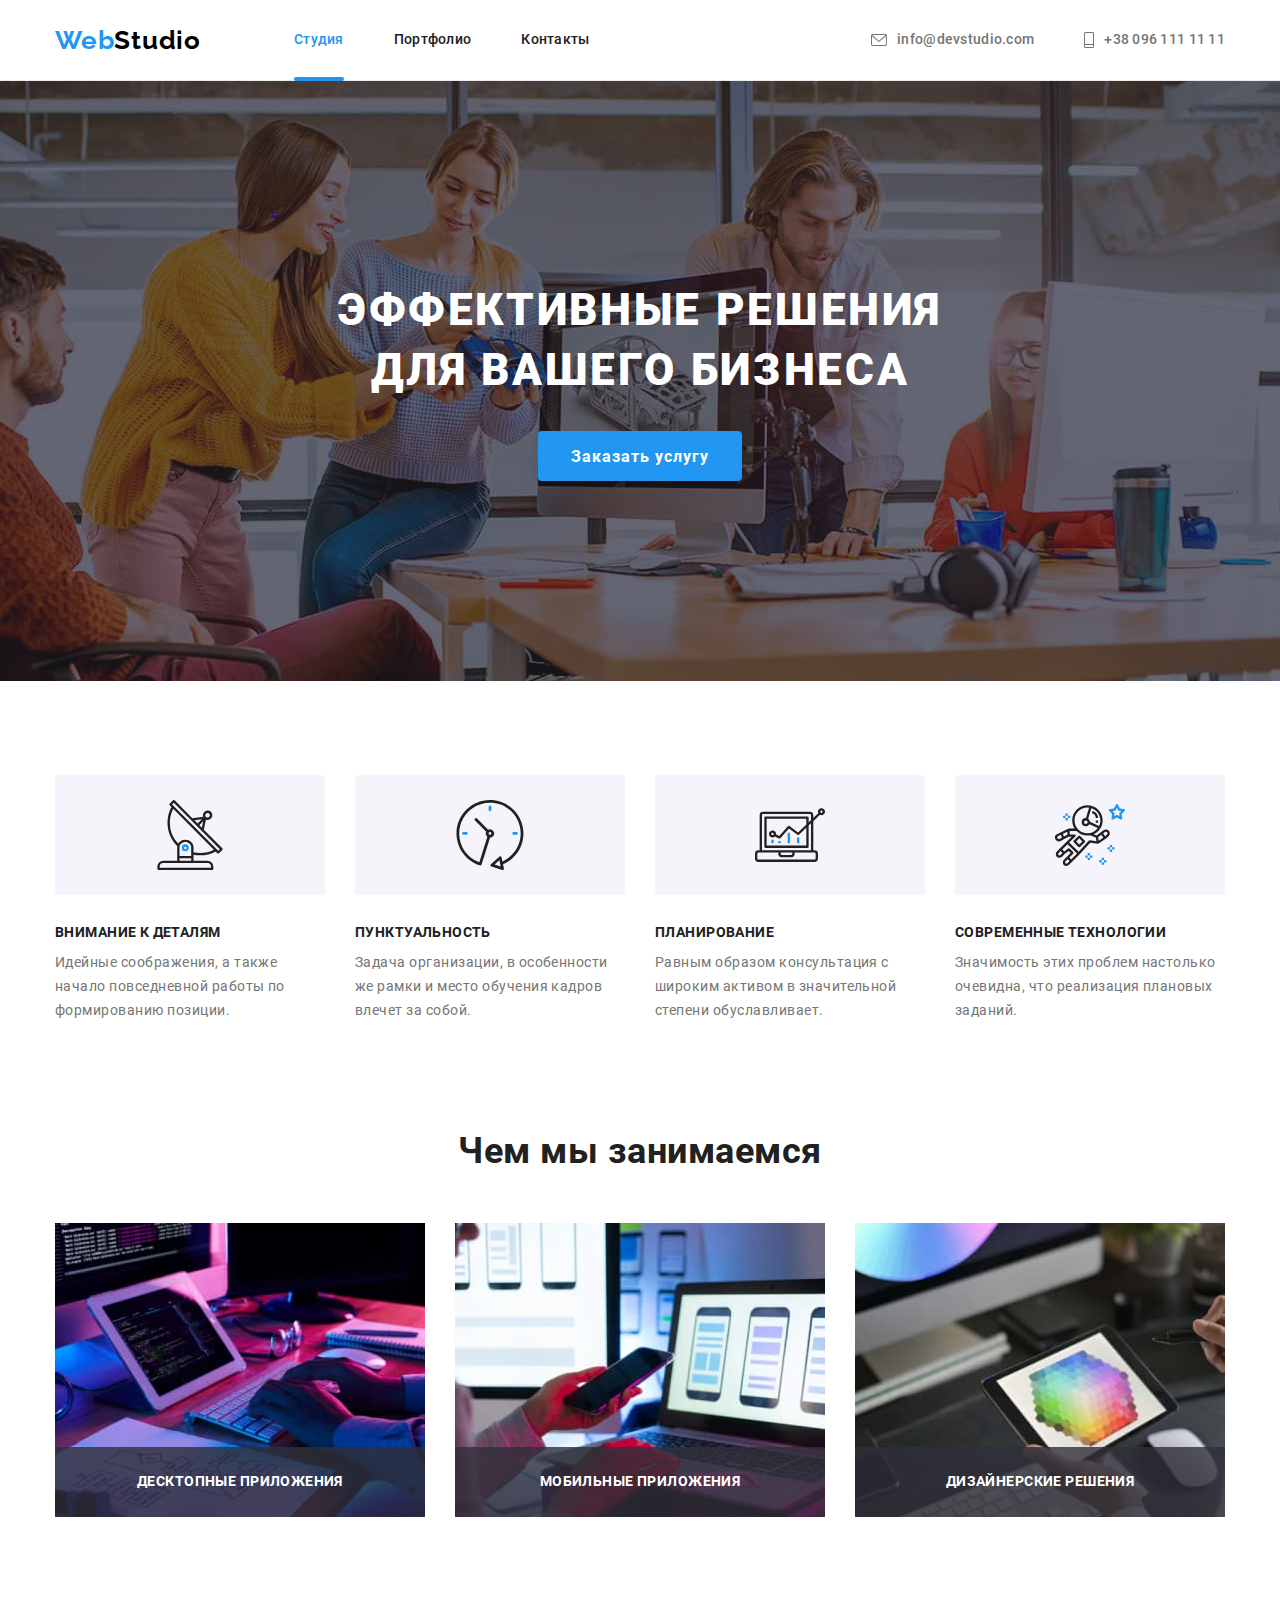
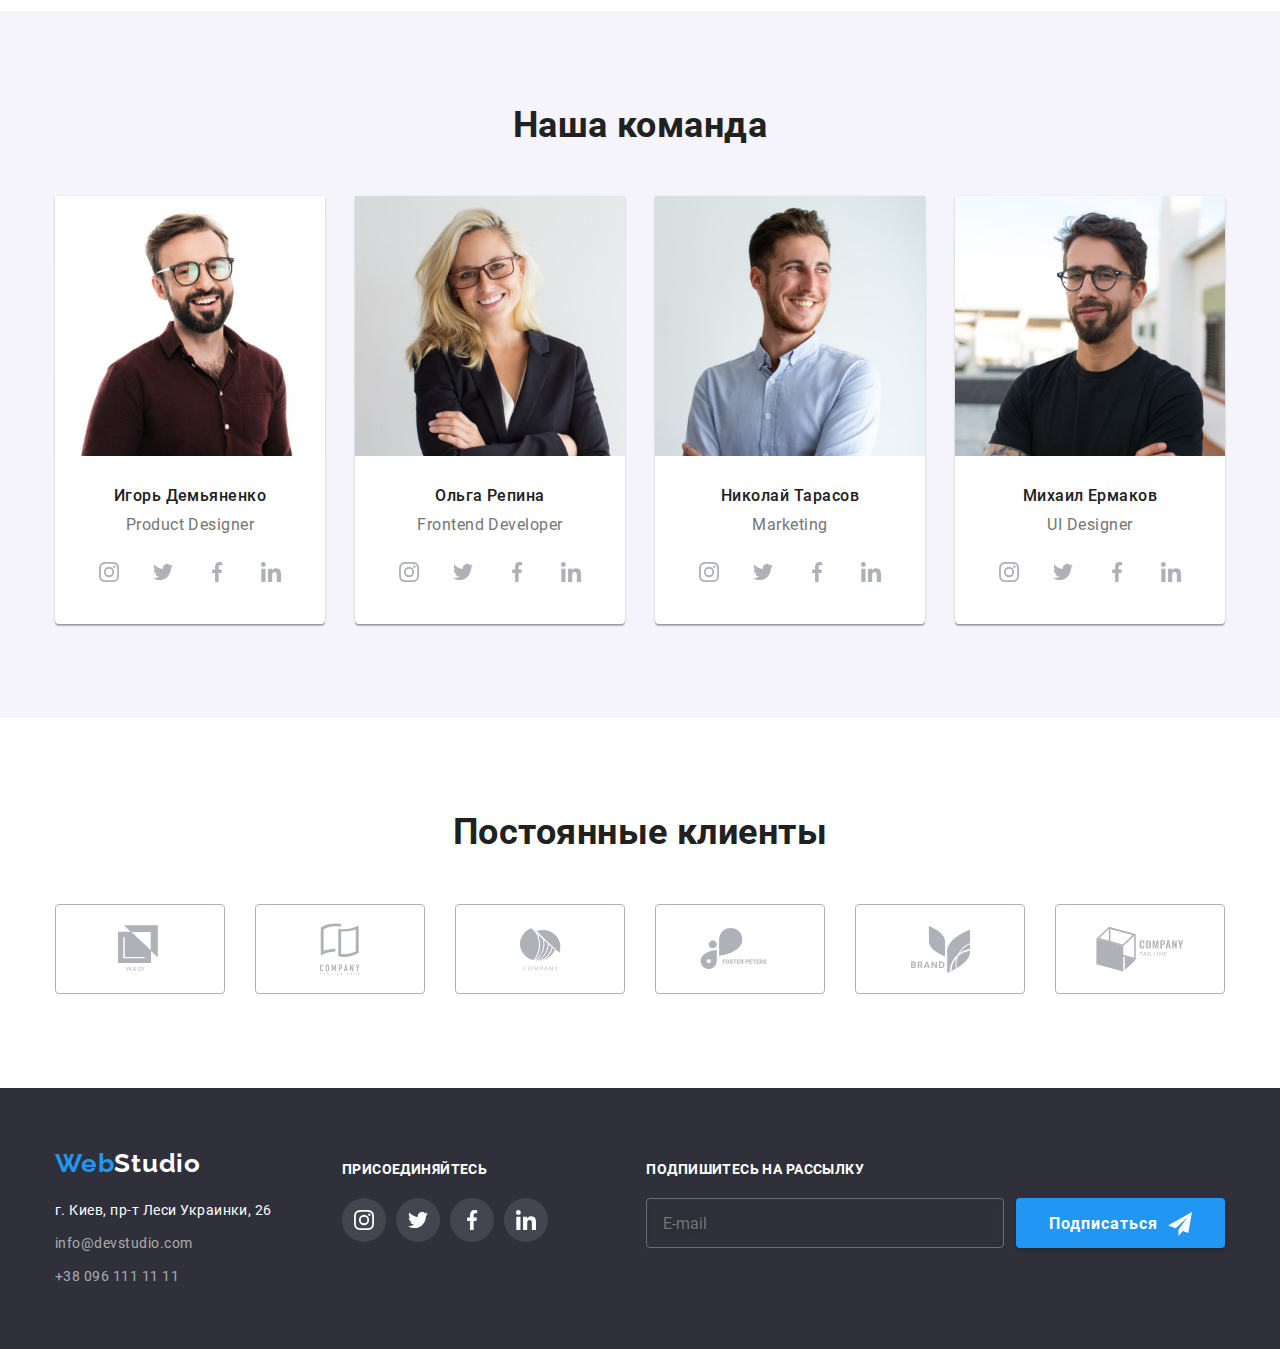
==== commit 17d88f28: "add local fonts" ====
--- a/index.html
+++ b/index.html
@@ -4,11 +4,11 @@
     <meta charset="UTF-8" />
     <meta name="viewport" content="width=device-width, initial-scale=1.0" />
     <title>WebStudio</title>
-    <link rel="preconnect" href="https://fonts.gstatic.com" />
+    <!-- <link rel="preconnect" href="https://fonts.gstatic.com" />
     <link
       href="https://fonts.googleapis.com/css2?family=Raleway:wght@700&family=Roboto:wght@400;500;700;900&display=swap"
       rel="stylesheet"
-    />
+    /> -->
     <!-- <link
       href="https://cdnjs.cloudflare.com/ajax/libs/modern-normalize/1.0.0/modern-normalize.min.css"
     /> -->
--- a/css/main.min.css
+++ b/css/main.min.css
@@ -1,3 +1,3 @@
-/*! modern-normalize v1.0.0 | MIT License | https://github.com/sindresorhus/modern-normalize */*,*::before,*::after{box-sizing:border-box}:root{-moz-tab-size:4;tab-size:4}html{line-height:1.15;-webkit-text-size-adjust:100%}body{margin:0}body{font-family:system-ui,-apple-system,"Segoe UI",Roboto,Helvetica,Arial,sans-serif,"Apple Color Emoji","Segoe UI Emoji"}hr{height:0;color:inherit}abbr[title]{text-decoration:underline dotted}b,strong{font-weight:bolder}code,kbd,samp,pre{font-family:ui-monospace, SFMono-Regular, Consolas, "Liberation Mono", Menlo,+@font-face{font-family:Raleway;src:url(../../fonts/Raleway-Bold.ttf);font-weight:700;font-style:normal}@font-face{font-family:Roboto;src:url(../../fonts/Roboto-Regular.ttf);font-weight:400;font-style:normal}@font-face{font-family:Roboto;src:url(../../fonts/Roboto-Medium.ttf);font-weight:500;font-style:normal}@font-face{font-family:Roboto;src:url(../../fonts/Roboto-Bold.ttf);font-weight:700;font-style:normal}@font-face{font-family:Roboto;src:url(../../fonts/Roboto-Black.ttf);font-weight:900;font-style:normal}/*! modern-normalize v1.0.0 | MIT License | https://github.com/sindresorhus/modern-normalize */*,*::before,*::after{box-sizing:border-box}:root{-moz-tab-size:4;tab-size:4}html{line-height:1.15;-webkit-text-size-adjust:100%}body{margin:0}body{font-family:system-ui,-apple-system,"Segoe UI",Roboto,Helvetica,Arial,sans-serif,"Apple Color Emoji","Segoe UI Emoji"}hr{height:0;color:inherit}abbr[title]{text-decoration:underline dotted}b,strong{font-weight:bolder}code,kbd,samp,pre{font-family:ui-monospace, SFMono-Regular, Consolas, "Liberation Mono", Menlo,  monospace;font-size:1em}small{font-size:80%}sub,sup{font-size:75%;line-height:0;position:relative;vertical-align:baseline}sub{bottom:-0.25em}sup{top:-0.5em}table{text-indent:0;border-color:inherit}button,input,optgroup,select,textarea{font-family:inherit;font-size:100%;line-height:1.15;margin:0}button,select{text-transform:none}button,[type="button"],[type="reset"],[type="submit"]{-webkit-appearance:button}::-moz-focus-inner{border-style:none;padding:0}:-moz-focusring{outline:1px dotted ButtonText}:-moz-ui-invalid{box-shadow:none}legend{padding:0}progress{vertical-align:baseline}::-webkit-inner-spin-button,::-webkit-outer-spin-button{height:auto}[type="search"]{-webkit-appearance:textfield;outline-offset:-2px}::-webkit-search-decoration{-webkit-appearance:none}::-webkit-file-upload-button{-webkit-appearance:button;font:inherit}summary{display:list-item}.visually-hidden{position:absolute;width:1px;height:1px;margin:-1px;border:0;padding:0;clip:rect(0 0 0 0);overflow:hidden}.site-nav,.site-nav .item,.contacts.list,.features-list,.list.doing,.team-list,.clients-list,.address-item,.footer-list,.list.filter,.list.projects{padding:0;margin:0;list-style:none}.section-title,.features-title,.employee-title,.work-title{margin-top:0px;color:#212121;text-align:center}html{box-sizing:border-box}*,*::before,*::after{box-sizing:inherit}.container{margin-left:auto;margin-right:auto;width:1200px;padding-left:15px;padding-right:15px}body{margin:0;background-color:#fff;color:#757575;font-family:roboto, sans-serif;font-weight:400;letter-spacing:0.03em}img{display:block;max-width:100%;height:auto}a{display:block;text-decoration:none}section{padding-bottom:94px}.section-title{margin-bottom:50px;font-weight:700;font-size:36px;line-height:1.16}.button{display:inline-block;height:50px;min-width:200px;padding:10px 32px 9px;text-align:center;font-weight:700;font-size:16px;line-height:1.88;letter-spacing:.06em;font-family:Roboto;color:#fff;background-color:#2196f3;box-shadow:0px 4px 4px rgba(0,0,0,0.15);border:1px solid transparent;border-radius:4px;cursor:pointer;transition:background-color 250ms cubic-bezier(0.4, 0, 0.2, 1)}.button:hover,.button:focus{background-color:#188ce8}.button.subscribe{display:inline-flex;align-items:center;justify-content:center}header{border-bottom:1px solid #ececec}header>.container,nav{display:flex;align-items:center;justify-content:center}.contacts-icon{display:block;margin-right:10px}.contacts-top{display:flex;align-items:center;justify-content:center;padding:32px 0px;fill:#757575;transition:all 250ms cubic-bezier(0.4, 0, 0.2, 1)}.contacts-top:hover,.contacts-top:focus{fill:#2196f3}.site-nav{display:flex;margin-left:93px}.site-nav a{color:#212121;font-weight:500;font-size:14px;line-height:1.14;letter-spacing:.02em;font-family:Roboto}.site-nav .item:not(:last-child){margin-right:50px}.link{padding-top:32px;padding-bottom:32px;transition:color 250ms cubic-bezier(0.4, 0, 0.2, 1)}.site-nav .link:hover,.site-nav .link:focus,.site-nav .link.current,.contacts a:hover,.contacts a:focus{color:#2196f3}.link.current{position:relative}.site-nav .link.current::after{content:"";display:block;width:100%;height:4px;position:absolute;bottom:-1px;background:#2196f3;border-radius:2px}.contacts.list .item+.item{margin-left:50px}.contacts a{color:#757575;font-style:normal;font-weight:500;font-size:14px;line-height:1.14;letter-spacing:.02em;font-family:Roboto}.contacts.list{display:flex;align-items:center;justify-content:center}.container>address{margin-left:auto}.logo{color:#2196f3;font-weight:700;font-size:26px;line-height:1.19;letter-spacing:.03em;font-family:raleway}.logo.footer{display:block;margin-bottom:20px}.primary-logo{color:#000000}.secondary-logo{color:#fff}.hero{max-width:1600px;height:600px;margin-left:auto;margin-right:auto;padding-top:200px;padding-bottom:200px;background-color:#2f303a;text-align:center;background-image:linear-gradient(to right, rgba(47,48,58,0.4), rgba(47,48,58,0.4)),url(../images/Hero-image.jpg);background-repeat:no-repeat;background-position:center;background-size:cover}.hero-title{margin-top:0px;margin-bottom:30px;color:#fff;font-weight:900;font-size:44px;line-height:1.36;letter-spacing:.06em;font-family:Roboto;text-transform:uppercase}.section.features{padding-top:94px}.features-title{font-weight:700;font-size:14px;line-height:1.14;letter-spacing:.03em;font-family:Roboto;text-transform:uppercase;text-align:left}.features-item{width:270px;font-size:14px;line-height:1.71}.features-item:not(:last-child){margin-right:30px}.features-item p{margin-top:0px}.features-item h3{margin-bottom:10px}.features-icon{display:flex;align-items:center;justify-content:center;width:270px;height:120px;margin-bottom:30px;background-color:#f5f4fa;border-radius:4px}.features-list{display:flex;flex-wrap:wrap}.list.doing{display:flex;flex-wrap:wrap}.item.doing{margin-right:30px;position:relative}.item.doing:nth-child(3){margin-right:0px}.doing-description{display:block;padding-top:27px;width:100%;height:70px;position:absolute;bottom:0px;background:rgba(47,48,58,0.8);color:#fff;font-weight:700;font-size:14px;line-height:1.14;letter-spacing:.03em;font-family:Roboto;text-align:center;text-transform:uppercase}.section-team{padding-top:94px;background-color:#f5f4fa}.team-list{display:flex;flex-wrap:wrap}.team-list img{margin-bottom:30px}.team-list h3{margin-bottom:10px}.team-list p{margin-top:0px;margin-bottom:16px;text-align:center;font-size:16px;line-height:1.19}.team-list>li{margin-right:30px;background-color:#fff;box-shadow:0px 1px 3px rgba(0,0,0,0.12),0px 1px 1px rgba(0,0,0,0.14),0px 2px 1px rgba(0,0,0,0.2);border-radius:0px 0px 4px 4px}.team-list>li:nth-child(4){margin-right:0px}.employee-title{font-weight:500;font-size:16px;line-height:1.19;letter-spacing:.03em;font-family:Roboto}.social-list{display:flex;padding:0px;margin-bottom:30px;justify-content:center}.socials{display:inline-flex}.socials:not(:last-child){margin-right:10px}.social-link{display:flex;align-items:center;justify-content:center;width:44px;height:44px;border-radius:50%;fill:#afb1b8;transition:all 250ms cubic-bezier(0.4, 0, 0.2, 1)}.social-link:hover,.social-link:focus{cursor:pointer;background-color:#2196f3;border-radius:50%;fill:#fff}.section.clients{padding-top:94px}.clients-list{display:flex}.clients-item:not(:last-child){margin-right:30px}.clients-link{display:inline-flex;align-items:center;justify-content:center;flex-wrap:wrap;width:170px;height:90px;border:1px solid #afb1b8;border-radius:4px;fill:#afb1b8;transition:all 250ms cubic-bezier(0.4, 0, 0.2, 1)}.clients-link:hover,.clients-link:focus{cursor:pointer;border:1px solid #2196f3;fill:#2196f3}.container.footer{display:flex}.container-footer{display:inline-block;margin-right:70px}.container-footer.subscribe{margin-left:auto;margin-right:0px}footer{padding-top:60px;padding-bottom:60px;background-color:#2f303a}li .address{color:rgba(255,255,255,0.6);font-style:normal;font-size:14px;line-height:1.71}.address-item{padding-bottom:0px}.address-item:not(:last-child){padding-bottom:9px}.social-list.footer{margin:0}li .primary{color:#fff}.social-link.footer{fill:#fff;background:rgba(255,255,255,0.1);border-radius:50%}.social-link.footer:hover,.social-link.footer:focus{background:#2196f3}.container-footer>p{margin-bottom:20px;text-transform:uppercase;font-weight:700;font-size:14px;line-height:1.14;letter-spacing:.03em;font-family:Roboto;color:#fff}.subscribe-icon{margin-left:10px;fill:#fff}.list.filter{display:flex;align-items:center;justify-content:center;margin-bottom:50px}.list.filter>li:not(:last-child){margin-right:8px}.filter-button{padding:6px 22px;text-align:center;font-family:roboto, sans-serif;color:#212121;font-weight:500;font-size:16px;line-height:1.62;letter-spacing:.03em;font-family:Roboto;background-color:#f5f4fa;border-radius:4px;border-style:none;cursor:pointer;transition:all 250ms cubic-bezier(0.4, 0, 0.2, 1)}.filter-button:hover,.filter-button:focus{color:#fff;background-color:#2196f3;box-shadow:0px 3px 1px rgba(0,0,0,0.1),0px 1px 2px rgba(0,0,0,0.08),0px 2px 2px rgba(0,0,0,0.12)}.list.projects{display:flex;flex-wrap:wrap}.projects a{color:#757575;transition:250ms cubic-bezier(0.4, 0, 0.2, 1)}.projects a:hover,.projects a:focus{box-shadow:0px 1px 1px rgba(0,0,0,0.12),0px 4px 4px rgba(0,0,0,0.06),1px 4px 6px rgba(0,0,0,0.16)}.project{box-sizing:border-box;width:370px;margin-right:30px;margin-bottom:30px;background-color:#fff}.project:nth-child(3n){margin-right:0px}.work-title{margin-bottom:4px;text-align:left;font-weight:700;font-size:18px;line-height:2;letter-spacing:.06em;font-family:Roboto}.project-description{margin-top:0px;margin-bottom:0px;font-size:16px;line-height:1.87}.section.portfolio{padding-top:94px;padding-bottom:64px}.portfolio-description{padding:20px 24px;background-color:#fff;border-right:1px solid #eee;border-bottom:1px solid #eee;border-left:1px solid #eee}.image-content{position:relative;overflow:hidden}.image-text{position:absolute;top:0;left:0;opacity:0;transform:translateY(100%);transition:250ms cubic-bezier(0.4, 0, 0.2, 1);width:100%;height:100%;margin:0px;padding:63px 24px;overflow:hidden;background:rgba(33,150,243,0.9);color:#fff;font-weight:400;font-size:18px;line-height:1.56;letter-spacing:.03em;font-family:Roboto}.projects a:hover .image-text,.projects a:focus .image-text{opacity:1;transform:translateY(0)}.backdrop{position:fixed;top:0;left:0;width:100%;height:100%;opacity:1;transition:opacity 250ms cubic-bezier(0.4, 0, 0.2, 1);background:rgba(0,0,0,0.2)}.backdrop.is-hidden{opacity:0;pointer-events:none}.modal{position:absolute;top:50%;left:50%;width:528px;height:581px;padding:40px;background:#fff;box-shadow:0px 1px 3px rgba(0,0,0,0.12),0px 1px 1px rgba(0,0,0,0.14),0px 2px 1px rgba(0,0,0,0.2);border-radius:4px;text-align:center;transform:translate(-50%, -50%) scale(1);transition:transform 250ms cubic-bezier(0.4, 0, 0.2, 1)}.backdrop.is-hidden .modal{transform:translate(-50%, -50%) scale(1.1)}.modal-button{position:absolute;display:flex;align-items:center;justify-content:center;top:8px;right:8px;padding:0px;margin:0px;width:30px;height:30px;background:#fff;border:1px solid rgba(0,0,0,0.1);border-radius:50%;cursor:pointer;transition:fill 250ms cubic-bezier(0.4, 0, 0.2, 1)}.modal-button:hover,.modal-button:focus{fill:#2196f3}.form-title{display:block;margin-bottom:12px;text-align:center;font-weight:700;font-size:20px;line-height:1.15;letter-spacing:.03em;font-family:Roboto;color:#212121}.form-field{position:relative;margin-bottom:10px;display:flex;flex-direction:column;text-align:start}.form-field.textarea{margin-bottom:20px}.form-field label{margin-bottom:4px}.form-field input{box-sizing:border-box;height:40px;padding-left:42px;border-radius:4px;border:1px solid rgba(33,33,33,0.2)}.form-field .footer-input{width:358px;height:50px;margin-right:12px;padding-left:16px;background:none;border:1px solid rgba(255,255,255,0.3);box-sizing:border-box;filter:drop-shadow(0px 4px 4px rgba(0,0,0,0.15));border-radius:4px;color:#fff}.form-field.footer{display:flex;flex-direction:row}textarea{box-sizing:border-box;height:120px;resize:none;padding:12px 16px;border-radius:4px;border:1px solid rgba(33,33,33,0.2);font-family:roboto, sans-serif;font-weight:400;letter-spacing:0.03em}textarea:focus{outline:transparent;border-color:#2196f3;transition:border-color 250ms cubic-bezier(0.4, 0, 0.2, 1)}.form-label{font-weight:400;font-size:12px;line-height:1.17;letter-spacing:.01em;font-family:Roboto;color:#757575;cursor:pointer}.label{cursor:pointer}.form-field textarea::placeholder{font-weight:400;font-size:14px;line-height:1.14;letter-spacing:.03em;font-family:Roboto;color:rgba(117,117,117,0.5)}.form-icon{display:inline-block;position:absolute;left:12px;bottom:11px;transition:fill 250ms cubic-bezier(0.4, 0, 0.2, 1)}.form-input:focus ~ .form-icon{fill:#2196f3}.form-input:focus{outline:transparent;border-color:#2196f3;transition:border-color 250ms cubic-bezier(0.4, 0, 0.2, 1)}.accept{display:inline-flex;margin-bottom:30px;font-size:14px}.accept-link{display:inline;text-decoration:underline;margin-left:4px;color:#2196f3}.checkbox{position:absolute;width:1px;height:1px;margin:-1px;border:0;padding:0;clip:rect(0 0 0 0);overflow:hidden}.label{position:relative;display:inline-flex}.check-icon{display:inline-block;width:16px;height:15px;margin-right:8px;border:2px solid #212121;border-radius:2px;transition:250ms cubic-bezier(0.4, 0, 0.2, 1)}.checkbox:checked ~ .check-icon{background-color:#2196f3;border-color:#2196f3}.check-svg{position:absolute;top:0px;left:0px;opacity:0;transition:opacity 250ms cubic-bezier(0.4, 0, 0.2, 1)}.checkbox:checked ~ .check-svg{opacity:1}
 /*# sourceMappingURL=main.min.css.map */